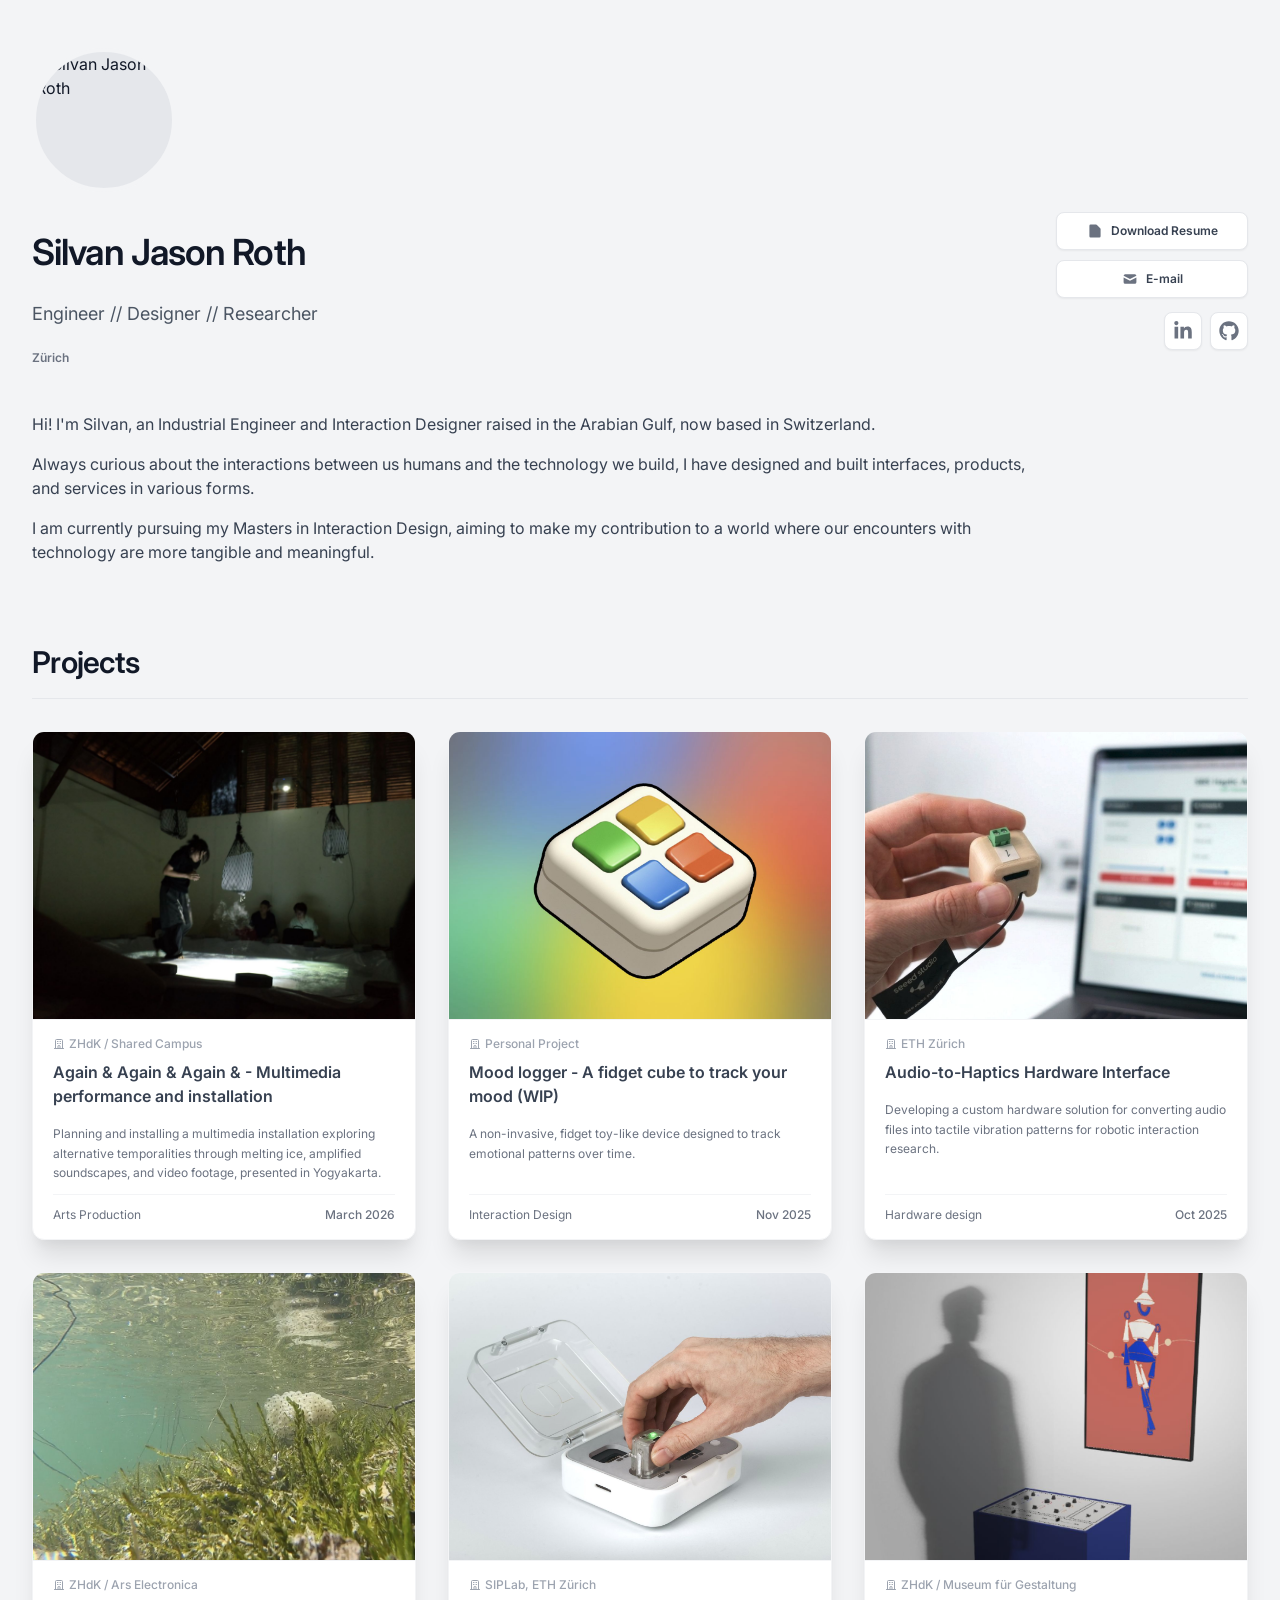
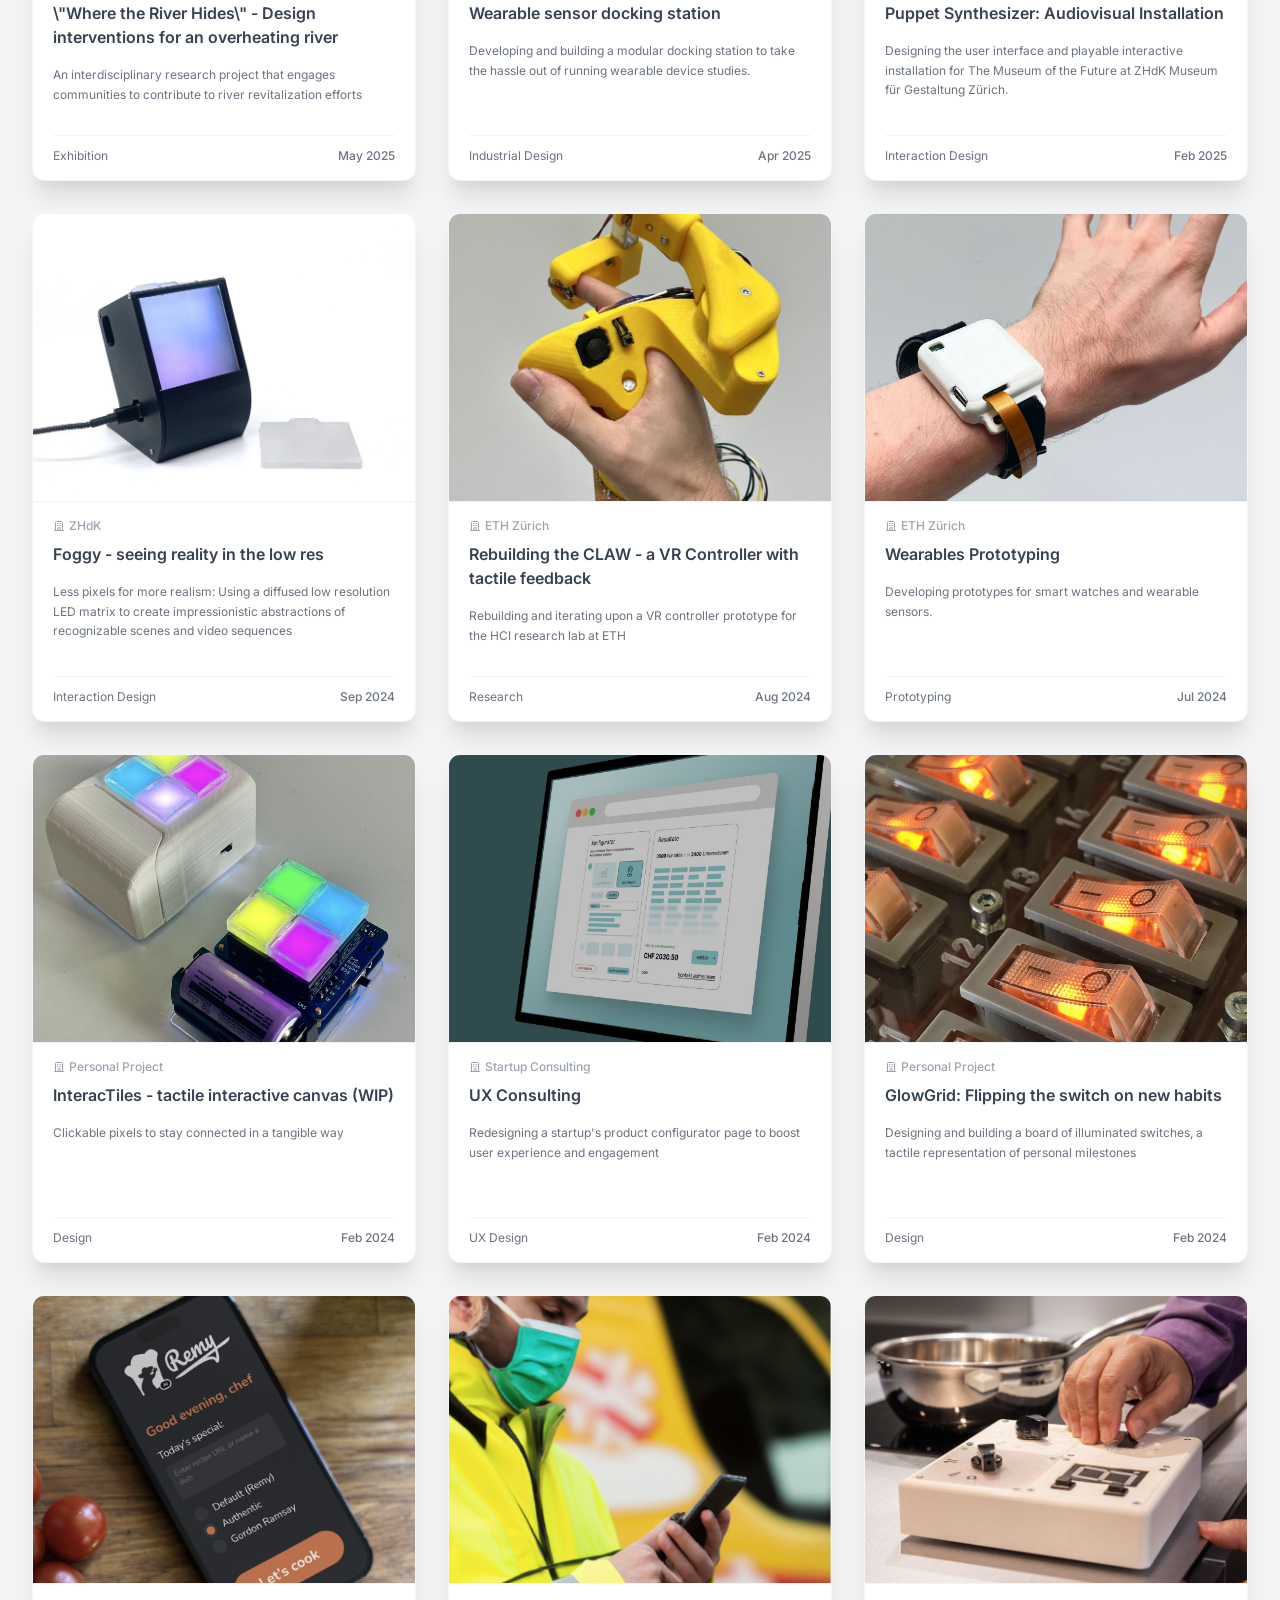
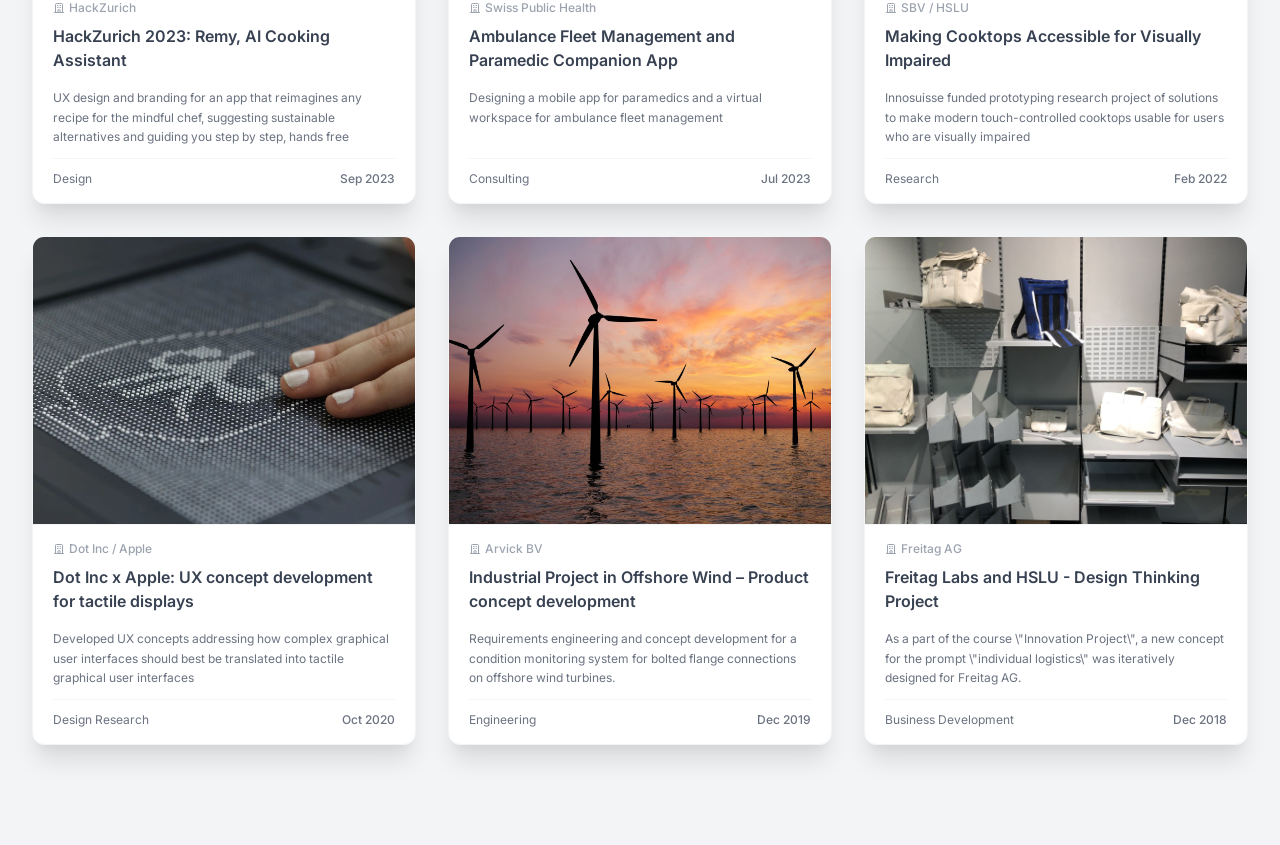
==== index.html @ bbf3771d "Initial commit" ====
<!DOCTYPE html>
<html lang="en">

<head>
    <meta charset="utf-8" />
    <meta name="viewport" content="width=device-width, initial-scale=1.0" />
    <title>Silvan Jason Roth's Portfolio</title>
    <meta name="description" content="Hi! I’m Silvan, a Dubai-raised Industrial Engineer based in Switzerland." />

    <!-- Fonts -->
    <link rel="preconnect" href="https://fonts.googleapis.com">
    <link rel="preconnect" href="https://fonts.gstatic.com" crossorigin>
    <link href="https://fonts.googleapis.com/css2?family=Inter:wght@400;500;600;700&display=swap" rel="stylesheet">

    <!-- CSS -->
    <link rel="stylesheet" href="css/style.css" />
</head>

<body class="bg-gray-100 min-h-screen font-sans">


    <main class="relative mx-auto pt-12 pb-16" style="padding-bottom: 100px;">

        <!-- Profile Header Area -->
        <div class="max-w-7xl mx-auto px-8 mb-12">
            <!-- Avatar -->
            <div>
                <div
                    class="w-36 h-36 mx-auto md:mx-0 rounded-full border-4 border-gray-100 bg-gray-200 overflow-hidden shadow-md">
                    <img src="https://chmqmeyyaiwfybqgcdoy.supabase.co/storage/v1/object/public/users/41d0c768-4b9d-4e6f-af84-fe1baca8db8e/silvan-jason-roth-avatar-Li.png"
                        alt="Silvan Jason Roth" class="w-full h-full object-cover" />
                </div>
            </div>

            <!-- Info + Actions row -->
            <div class="flex flex-col md:flex-row md:items-start gap-6 pt-4">
                <!-- Info -->
                <div class="flex-1 text-center md:text-left flex flex-col sm:min-w-0">
                    <h1 class="text-3xl sm:text-4xl font-semibold text-gray-900 tracking-tight">Silvan Jason Roth</h1>
                    <p class="text-base sm:text-lg text-gray-600 mt-1">Engineer // Designer // Researcher</p>
                    <p class="text-sm text-gray-500 mt-0.5 font-semibold">Zürich</p>

                    <div class="max-w-2xl mx-auto md:mx-0 md:max-w-full text-center md:text-left mt-6 md:mt-4">
                        <div class="text-gray-700 leading-relaxed text-sm sm:text-base text-left md:text-left">
                            <p class="mb-3">Hi! I'm Silvan, an Industrial Engineer and Interaction Designer raised in
                                the Arabian Gulf, now based
                                in Switzerland.</p>
                            <p class="mb-3">Always curious about the interactions between us humans and the
                                technology we build, I have designed and built interfaces, products, and services in
                                various forms.</p>
                            <p>I am currently pursuing my Masters in Interaction Design, aiming to make my contribution
                                to a world where our encounters with technology are more tangible and meaningful.</p>
                        </div>
                    </div>
                </div>

                <!-- Actions -->
                <div class="flex flex-col items-center md:items-end gap-2.5 md:w-48 mt-4 md:mt-1 w-full">
                    <a href="https://drive.google.com/file/d/1zIgFbJNjhuRkBilejvmQ54g5uyBGYSyp/view"
                        class="flex items-center justify-center gap-2 px-4 py-2 bg-white border border-gray-200 rounded-lg shadow-sm text-sm font-semibold text-gray-700 hover:bg-gray-50 transition-all w-48 md:w-full">
                        <svg class="w-4 h-4 text-gray-500" fill="currentColor" viewBox="0 0 20 20">
                            <path
                                d="M4.5 2A1.5 1.5 0 003 3.5v13A1.5 1.5 0 004.5 18h11a1.5 1.5 0 001.5-1.5V7.621a1.5 1.5 0 00-.44-1.06l-4.12-4.122A1.5 1.5 0 0011.378 2H4.5zm2.25 8.5a.75.75 0 000 1.5h6.5a.75.75 0 000-1.5h-6.5zm0 3a.75.75 0 000 1.5h6.5a.75.75 0 000-1.5h-6.5z">
                            </path>
                        </svg>
                        Download Resume
                    </a>

                    <a href="mailto:hello@example.com"
                        class="flex items-center justify-center gap-2 px-4 py-2 bg-white border border-gray-200 rounded-lg shadow-sm text-sm font-semibold text-gray-700 hover:bg-gray-50 transition-all w-48 md:w-full">
                        <svg class="w-4 h-4 text-gray-500" fill="currentColor" viewBox="0 0 20 20">
                            <path d="M2.003 5.884L10 9.882l7.997-3.998A2 2 0 0016 4H4a2 2 0 00-1.997 1.884z"></path>
                            <path d="M18 8.118l-8 4-8-4V14a2 2 0 002 2h12a2 2 0 002-2V8.118z"></path>
                        </svg>
                        E-mail
                    </a>

                    <div class="flex gap-2 justify-center md:justify-end w-48 md:w-full mt-1">
                        <a href="https://linkedin.com/in/rothsilvan"
                            class="p-2 px-4 bg-white border border-gray-200 rounded-lg text-gray-500 hover:text-[#0a66c2] hover:border-[#0a66c2] transition-colors shadow-sm flex items-center justify-center">
                            <svg class="w-5 h-5" fill="currentColor" viewBox="0 0 448 512">
                                <path
                                    d="M100.28 448H7.4V148.9h92.88zM53.79 108.1C24.09 108.1 0 83.5 0 53.8a53.79 53.79 0 0 1 107.58 0c0 29.7-24.1 54.3-53.79 54.3zM447.9 448h-92.68V302.4c0-34.7-.7-79.2-48.29-79.2-48.29 0-55.69 37.7-55.69 76.7V448h-92.78V148.9h89.08v40.8h1.3c12.4-23.5 42.69-48.3 87.88-48.3 94 0 111.28 61.9 111.28 142.3V448z">
                                </path>
                            </svg>
                        </a>
                        <a href="https://github.com/sullyjason"
                            class="p-2 px-4 bg-white border border-gray-200 rounded-lg text-gray-500 hover:text-gray-900 hover:border-gray-900 transition-colors shadow-sm flex items-center justify-center">
                            <svg class="w-5 h-5" fill="currentColor" viewBox="0 0 496 512">
                                <path
                                    d="M165.9 397.4c0 2-2.3 3.6-5.2 3.6-3.3.3-5.6-1.3-5.6-3.6 0-2 2.3-3.6 5.2-3.6 3-.3 5.6 1.3 5.6 3.6zm-31.1-4.5c-.7 2 1.3 4.3 4.3 4.9 2.6 1 5.6 0 6.2-2s-1.3-4.3-4.3-5.2c-2.6-.7-5.5.3-6.2 2.3zm44.2-1.7c-2.9.7-4.9 2.6-4.6 4.9.3 2 2.9 3.3 5.9 2.6 2.9-.7 4.9-2.6 4.6-4.6-.3-1.9-3-3.2-5.9-2.9zM244.8 8C106.1 8 0 113.3 0 252c0 110.9 69.8 205.8 169.5 239.2 12.8 2.3 17.3-5.6 17.3-12.1 0-6.2-.3-40.4-.3-61.4 0 0-70 15-84.7-29.8 0 0-11.4-29.1-27.8-36.6 0 0-22.9-15.7 1.6-15.4 0 0 24.9 2 38.6 25.8 21.9 38.6 58.6 27.5 72.9 20.9 2.3-16 8.8-27.1 16-33.7-55.9-6.2-112.3-14.3-112.3-110.5 0-27.5 7.6-41.3 23.6-58.9-2.6-6.5-11.1-33.3 2.6-67.9 20.9-6.5 69 27 69 27 20-5.6 41.5-8.5 62.8-8.5s42.8 2.9 62.8 8.5c0 0 48.1-33.6 69-27 13.7 34.7 5.2 61.4 2.6 67.9 16 17.7 25.8 31.5 25.8 58.9 0 96.5-58.9 104.2-114.8 110.5 9.2 7.9 17 22.9 17 46.4 0 33.7-.3 75.4-.3 83.6 0 6.5 4.6 14.4 17.3 12.1C428.2 457.8 496 362.9 496 252 496 113.3 383.5 8 244.8 8zM97.2 352.9c-1.3 1-1 3.3.7 5.2 1.6 1.6 3.9 2.3 5.2 1 1.3-1 1-3.3-.7-5.2-1.6-1.6-3.9-2.3-5.2-1zm-10.8-8.1c-.7 1.3.3 2.9 2.3 3.9 1.6 1 3.6.7 4.3-.7.7-1.3-.3-2.9-2.3-3.9-2-.6-3.6-.3-4.3.7zm32.4 35.6c-1.6 1.3-1 4.3 1.3 6.2 2.3 2.3 5.2 2.6 6.5 1 1.3-1.3.7-4.3-1.3-6.2-2.2-2.3-5.2-2.6-6.5-1zm-11.4-14.7c-1.6 1-1.6 3.6 0 5.9 1.6 2.3 4.3 3.3 5.6 2.3 1.6-1.3 1.6-3.9 0-6.2-1.4-2.3-4-3.3-5.6-2z">
                                </path>
                            </svg>
                        </a>
                    </div>
                </div>
            </div>
        </div>

        <!-- Portfolio Section -->
        <div class="max-w-7xl mx-auto px-8 mt-16">
            <div class="border-b border-gray-200 pb-2 mb-8">
                <h2 class="text-3xl font-semibold text-gray-900 tracking-tight" style="margin-bottom: 10px;">
                    Projects</h2>
            </div>

            <div class="grid grid-cols-1 md:grid-cols-2 lg:grid-cols-3 gap-8" id="portfolio-grid">
                <!-- Portfolio items will be dynamically inserted here via JS for cleaner code -->
            </div>
        </div>
    </main>

    <!-- Lightbox Overlay -->
    <div id="lightbox"
        class="fixed inset-0 z-50 bg-black/95 opacity-0 pointer-events-none transition-opacity duration-300 flex items-center justify-center p-4">
        <!-- Close Button -->
        <button id="lightbox-close"
            class="absolute top-6 right-6 text-white/70 hover:text-white bg-white/10 hover:bg-white/20 rounded-full p-2 backdrop-blur transition-all">
            <svg class="w-6 h-6" fill="none" stroke="currentColor" viewBox="0 0 24 24">
                <path stroke-linecap="round" stroke-linejoin="round" stroke-width="2" d="M6 18L18 6M6 6l12 12"></path>
            </svg>
        </button>

        <!-- Image Container for Zoom (Panzoom target) -->
        <div class="relative w-full h-full flex items-center justify-center overflow-hidden"
            id="lightbox-zoom-container">
            <img id="lightbox-img" src="" alt="Zoomable Image"
                class="max-w-full max-h-full object-contain shadow-2xl transition-transform duration-200" />
        </div>

        <!-- Zoom Controls -->
        <div
            class="absolute bottom-8 left-1/2 -translate-x-1/2 flex items-center gap-4 bg-white/10 backdrop-blur border border-white/20 rounded-full px-4 py-2 opacity-0 group-hover:opacity-100 transition-opacity duration-300 pointer-events-none group-[.is-active]:pointer-events-auto">
            <button id="zoom-out" class="text-white hover:text-gray-300 transition-colors">
                <svg class="w-6 h-6" fill="none" stroke="currentColor" viewBox="0 0 24 24">
                    <path stroke-linecap="round" stroke-linejoin="round" stroke-width="2"
                        d="M21 21l-6-6m2-5a7 7 0 11-14 0 7 7 0 0114 0zM13 10H7"></path>
                </svg>
            </button>
            <span class="text-white/50 text-sm font-medium">Scroll or Pinch to Zoom</span>
            <button id="zoom-in" class="text-white hover:text-gray-300 transition-colors">
                <svg class="w-6 h-6" fill="none" stroke="currentColor" viewBox="0 0 24 24">
                    <path stroke-linecap="round" stroke-linejoin="round" stroke-width="2"
                        d="M21 21l-6-6m2-5a7 7 0 11-14 0 7 7 0 0114 0zM10 7v3m0 0v3m0-3h3m-3 0H7"></path>
                </svg>
            </button>
        </div>
    </div>

    <!-- Scripts -->
    <script src="js/data.js"></script>
    <script src="js/main.js"></script>
</body>

</html>
---- css/style.css ----
/* Tailwind-like base reset and variables block */

:root {
    --color-gray-50: #f9fafb;
    --color-gray-100: #f3f4f6;
    --color-gray-200: #e5e7eb;
    --color-gray-300: #d1d5db;
    --color-gray-400: #9ca3af;
    --color-gray-500: #6b7280;
    --color-gray-600: #4b5563;
    --color-gray-700: #374151;
    --color-gray-800: #1f2937;
    --color-gray-900: #111827;

    --color-indigo-500: #6366f1;
    --color-indigo-600: #4f46e5;

    --color-white: #ffffff;
    --color-black: #000000;
}

*,
::before,
::after {
    box-sizing: border-box;
    border-width: 0;
    border-style: solid;
    border-color: currentColor;
}

html {
    line-height: 1.5;
    -webkit-text-size-adjust: 100%;
    font-family: 'Inter', ui-sans-serif, system-ui, -apple-system, BlinkMacSystemFont, "Segoe UI", Roboto, "Helvetica Neue", Arial, sans-serif;
}

body {
    margin: 0;
    background-color: var(--color-gray-50);
    color: var(--color-gray-900);
    -webkit-font-smoothing: antialiased;
}

img {
    display: block;
    max-width: 100%;
}

a {
    text-decoration: none;
    color: inherit;
}

button {
    cursor: pointer;
    font-family: inherit;
}

/* Typography & Core Utilities parsed from Tailwind classes used in HTML */

.bg-gray-100 {
    background-color: var(--color-gray-100);
}

.bg-gray-200 {
    background-color: var(--color-gray-200);
}

.bg-gray-50 {
    background-color: var(--color-gray-50);
}

.bg-white {
    background-color: var(--color-white);
}

.bg-indigo-500 {
    background-color: var(--color-indigo-500);
}

.bg-black\/95 {
    background-color: rgba(0, 0, 0, 0.95);
}

.bg-black\/10 {
    background-color: rgba(0, 0, 0, 0.1);
}

.bg-black\/0 {
    background-color: rgba(0, 0, 0, 0);
}

.bg-white\/70 {
    background-color: rgba(255, 255, 255, 0.7);
}

.bg-white\/90 {
    background-color: rgba(255, 255, 255, 0.9);
}

.bg-white\/10 {
    background-color: rgba(255, 255, 255, 0.1);
}

.bg-white\/20 {
    background-color: rgba(255, 255, 255, 0.2);
}

.text-gray-400 {
    color: var(--color-gray-400);
}

.text-gray-500 {
    color: var(--color-gray-500);
}

.text-gray-600 {
    color: var(--color-gray-600);
}

.text-gray-700 {
    color: var(--color-gray-700);
}

.text-gray-800 {
    color: var(--color-gray-800);
}

.text-gray-900 {
    color: var(--color-gray-900);
}

.text-white {
    color: var(--color-white);
}

.text-white\/50 {
    color: rgba(255, 255, 255, 0.5);
}

.text-white\/70 {
    color: rgba(255, 255, 255, 0.7);
}

.hover\:text-gray-900:hover {
    color: var(--color-gray-900);
}

.hover\:text-gray-300:hover {
    color: var(--color-gray-300);
}

.hover\:text-\[\#0a66c2\]:hover {
    color: #0a66c2;
}

.hover\:text-white:hover {
    color: var(--color-white);
}

.hover\:bg-gray-50:hover {
    background-color: var(--color-gray-50);
}

.hover\:bg-indigo-600:hover {
    background-color: var(--color-indigo-600);
}

.hover\:bg-white\/20:hover {
    background-color: rgba(255, 255, 255, 0.2);
}

.group:hover .group-hover\:bg-black\/10 {
    background-color: rgba(0, 0, 0, 0.1);
}

.border-gray-100 {
    border-color: var(--color-gray-100);
}

.border-gray-200 {
    border-color: var(--color-gray-200);
}

.border-white\/20 {
    border-color: rgba(255, 255, 255, 0.2);
}

.hover\:border-gray-900:hover {
    border-color: var(--color-gray-900);
}

.hover\:border-\[\#0a66c2\]:hover {
    border-color: #0a66c2;
}


/* Sizing & Layout */
.w-full {
    width: 100%;
}

.h-full {
    height: 100%;
}

.min-h-screen {
    min-height: 100vh;
}

.max-w-7xl {
    max-width: 80rem;
}

.max-w-2xl {
    max-width: 42rem;
}

.w-10 {
    width: 2.5rem;
}

.h-10 {
    height: 2.5rem;
}

.w-32 {
    width: 8rem;
}

.h-32 {
    height: 8rem;
}

.w-36 {
    width: 9rem;
}

.w-48 {
    width: 12rem;
}

.w-4 {
    width: 1rem;
}

.h-4 {
    height: 1rem;
}

.w-5 {
    width: 1.25rem;
}

.h-5 {
    height: 1.25rem;
}

.w-6 {
    width: 1.5rem;
}

.h-6 {
    height: 1.5rem;
}

.h-16 {
    height: 4rem;
}

.h-60 {
    height: 15rem;
}

.h-\[120px\] {
    height: 120px;
}

.max-w-full {
    max-width: 100%;
}

.max-h-full {
    max-height: 100%;
}

.mx-auto {
    margin-left: auto;
    margin-right: auto;
}

.mb-1 {
    margin-bottom: 0.25rem;
}

.mb-2 {
    margin-bottom: 0.5rem;
}

.mb-4 {
    margin-bottom: 1rem;
}

.mb-6 {
    margin-bottom: 1.5rem;
}

.mb-8 {
    margin-bottom: 2rem;
}

.mb-12 {
    margin-bottom: 3rem;
}

.mt-1 {
    margin-top: 0.25rem;
}

.mt-2 {
    margin-top: 0.5rem;
}

.mt-4 {
    margin-top: 1rem;
}

.mt-16 {
    margin-top: 4rem;
}

.pt-3 {
    padding-top: 0.75rem;
}

.pt-6 {
    padding-top: 1.5rem;
}

.pt-8 {
    padding-top: 2rem;
}

.pt-12 {
    padding-top: 3rem;
}

.pt-16 {
    padding-top: 4rem;
}

.pt-20 {
    padding-top: 5rem;
}

.pb-2 {
    padding-bottom: 0.5rem;
}

.pb-4 {
    padding-bottom: 1rem;
}

.pb-16 {
    padding-bottom: 4rem;
}

.px-2 {
    padding-left: 0.5rem;
    padding-right: 0.5rem;
}

.px-4 {
    padding-left: 1rem;
    padding-right: 1rem;
}

.px-8 {
    padding-left: 2rem;
    padding-right: 2rem;
}

.px-5 {
    padding-left: 1.25rem;
    padding-right: 1.25rem;
}

.py-2 {
    padding-top: 0.5rem;
    padding-bottom: 0.5rem;
}

.py-4 {
    padding-top: 1rem;
    padding-bottom: 1rem;
}

.p-2 {
    padding: 0.5rem;
}

.p-4 {
    padding: 1rem;
}

/* Flexbox & Grid */
.flex {
    display: flex;
}

.grid {
    display: grid;
}

.flex-col {
    flex-direction: column;
}

.flex-wrap {
    flex-wrap: wrap;
}

.items-center {
    align-items: center;
}

.justify-center {
    justify-content: center;
}

.justify-between {
    justify-content: space-between;
}

.justify-end {
    justify-content: flex-end;
}

.gap-2 {
    gap: 0.5rem;
}

.gap-3 {
    gap: 0.75rem;
}

.gap-4 {
    gap: 1rem;
}

.gap-8 {
    gap: 2rem;
}

.flex-1 {
    flex: 1 1 0%;
}

.flex-shrink-0 {
    flex-shrink: 0;
}

.grid-cols-1 {
    grid-template-columns: repeat(1, minmax(0, 1fr));
}

/* Typography specifics */
.text-xs {
    font-size: 0.75rem;
    line-height: 1rem;
}

.text-sm {
    font-size: 0.75rem;
    line-height: 1.25rem;
}

.text-base {
    font-size: 1rem;
    line-height: 1.5rem;
}

.text-lg {
    font-size: 1.125rem;
    line-height: 1.75rem;
}

.text-xl {
    font-size: 1.25rem;
    line-height: 1.75rem;
}

.text-3xl {
    font-size: 1.875rem;
    line-height: 2.25rem;
}

.text-4xl {
    font-size: 2.25rem;
    line-height: 2.5rem;
}

.font-medium {
    font-weight: 500;
}

.font-semibold {
    font-weight: 600;
}

.font-bold {
    font-weight: 700;
}

.tracking-tight {
    letter-spacing: -0.025em;
}

.tracking-wide {
    letter-spacing: 0.025em;
}

.tracking-widest {
    letter-spacing: 0.1em;
}

.uppercase {
    text-transform: uppercase;
}

.text-center {
    text-align: center;
}

.whitespace-pre-wrap {
    white-space: pre-wrap;
}

.leading-relaxed {
    line-height: 1.625;
}

/* Truncation (Line clamp) */
.line-clamp-2 {
    display: -webkit-box;
    -webkit-line-clamp: 2;
    line-clamp: 2;
    -webkit-box-orient: vertical;
    overflow: hidden;
}

.line-clamp-3 {
    display: -webkit-box;
    -webkit-line-clamp: 3;
    line-clamp: 3;
    -webkit-box-orient: vertical;
    overflow: hidden;
}

/* Borders and Effects */
.border {
    border-width: 1px;
}

.border-t {
    border-top-width: 1px;
}

.border-b {
    border-bottom-width: 1px;
}

.border-4 {
    border-width: 4px;
}

.rounded-md {
    border-radius: 0.375rem;
}

.rounded-xl {
    border-radius: 0.75rem;
}

.rounded-full {
    border-radius: 9999px;
}

.shadow-sm {
    box-shadow: 0 1px 2px 0 rgba(0, 0, 0, 0.05);
}

.shadow-lg {
    box-shadow: 0 10px 15px -3px rgba(0, 0, 0, 0.1), 0 4px 6px -2px rgba(0, 0, 0, 0.05);
}

.shadow-2xl {
    box-shadow: 0 25px 50px -12px rgba(0, 0, 0, 0.25);
}

.object-cover {
    object-fit: cover;
}

.object-contain {
    object-fit: contain;
}

.overflow-hidden {
    overflow: hidden;
}

.opacity-0 {
    opacity: 0;
}

.opacity-100 {
    opacity: 1;
}

.pointer-events-none {
    pointer-events: none;
}

/* Positioning */
.relative {
    position: relative;
}

.absolute {
    position: absolute;
}

.fixed {
    position: fixed;
}

.inset-0 {
    top: 0;
    right: 0;
    bottom: 0;
    left: 0;
}

.top-6 {
    top: 1.5rem;
}

.right-6 {
    right: 1.5rem;
}

.bottom-8 {
    bottom: 2rem;
}

.left-1\/2 {
    left: 50%;
}

.z-40 {
    z-index: 40;
}

.z-50 {
    z-index: 50;
}

.-translate-x-1\/2 {
    transform: translateX(-50%);
}

/* Transitions & Animations */
.transition-all {
    transition-property: all;
    transition-timing-function: cubic-bezier(0.4, 0, 0.2, 1);
    transition-duration: 150ms;
}

.transition-colors {
    transition-property: background-color, border-color, color, fill, stroke;
    transition-timing-function: cubic-bezier(0.4, 0, 0.2, 1);
    transition-duration: 150ms;
}

.transition-transform {
    transition-property: transform;
    transition-timing-function: cubic-bezier(0.4, 0, 0.2, 1);
    transition-duration: 150ms;
}

.transition-opacity {
    transition-property: opacity;
    transition-timing-function: cubic-bezier(0.4, 0, 0.2, 1);
    transition-duration: 150ms;
}

.duration-200 {
    transition-duration: 200ms;
}

.duration-300 {
    transition-duration: 300ms;
}

.duration-700 {
    transition-duration: 700ms;
}

.ease-out {
    transition-timing-function: cubic-bezier(0, 0, 0.2, 1);
}

/* Custom utility combinations */
.backdrop-blur {
    backdrop-filter: blur(12px);
    -webkit-backdrop-filter: blur(12px);
}

/* Hover scale effect logic */
.hover\:scale-\[1\.01\]:hover {
    transform: scale(1.01);
}

.group:hover .group-hover\:scale-105 {
    transform: scale(1.05);
}

/* Transform utils */
.transform {
    transform: translate(var(--tw-translate-x), var(--tw-translate-y)) rotate(var(--tw-rotate)) skewX(var(--tw-skew-x)) skewY(var(--tw-skew-y)) scaleX(var(--tw-scale-x)) scaleY(var(--tw-scale-y));
}

.group:hover .group-hover\:translate-y-0 {
    transform: translateY(0);
}

.translate-y-4 {
    transform: translateY(1rem);
}


/* Profile Banner */
.profile-banner {
    background: linear-gradient(135deg, #1e3a5f 0%, #4a2c6e 40%, #c2185b 100%);
}

/* Negative margin for avatar overlap */
.-mt-16 {
    margin-top: -4rem;
}

.mt-0\.5 {
    margin-top: 0.125rem;
}

.gap-6 {
    gap: 1.5rem;
}

.gap-2\.5 {
    gap: 0.625rem;
}

.pt-4 {
    padding-top: 1rem;
}

.h-36 {
    height: 9rem;
}

.w-28 {
    width: 7rem;
}

.h-28 {
    height: 7rem;
}

.border-2 {
    border-width: 2px;
}

.rounded-lg {
    border-radius: 0.5rem;
}

.border-white {
    border-color: white;
}

/* Responsive Breakpoints */
@media (min-width: 640px) {
    .sm\:w-44 {
        width: 11rem;
    }

    .sm\:h-44 {
        height: 11rem;
    }

    .sm\:h-72 {
        height: 18rem;
    }

    .sm\:px-6 {
        padding-left: 1.5rem;
        padding-right: 1.5rem;
    }

    .sm\:min-w-0 {
        min-width: 0;
    }

    .sm\:pb-1 {
        padding-bottom: 0.25rem;
    }

    .sm\:space-y-0\.5> :not([hidden])~ :not([hidden]) {
        --tw-space-y-reverse: 0;
        margin-top: calc(0.125rem * calc(1 - var(--tw-space-y-reverse)));
        margin-bottom: calc(0.125rem * var(--tw-space-y-reverse));
    }

    .sm\:w-36 {
        width: 9rem;
    }

    .sm\:h-36 {
        height: 9rem;
    }

    .sm\:-mt-20 {
        margin-top: -5rem;
    }

    .sm\:h-44 {
        height: 11rem;
    }

    .sm\:text-4xl {
        font-size: 2.25rem;
        line-height: 2.5rem;
    }

    .sm\:text-lg {
        font-size: 1.125rem;
        line-height: 1.75rem;
    }

    .sm\:text-base {
        font-size: 1rem;
        line-height: 1.5rem;
    }

    .sm\:w-auto {
        width: auto;
    }
}

@media (min-width: 768px) {
    .md\:flex {
        display: flex;
    }

    .md\:flex-row {
        flex-direction: row;
    }

    .md\:hidden {
        display: none;
    }

    .md\:grid-cols-2 {
        grid-template-columns: repeat(2, minmax(0, 1fr));
    }

    .md\:items-start {
        align-items: flex-start;
    }

    .md\:items-end {
        align-items: flex-end;
    }

    .md\:justify-end {
        justify-content: flex-end;
    }

    .md\:text-left {
        text-align: left;
    }

    .md\:text-right {
        text-align: right;
    }

    .md\:mx-0 {
        margin-left: 0;
        margin-right: 0;
    }

    .md\:max-w-full {
        max-width: 100%;
    }

    .md\:mt-4 {
        margin-top: 1rem;
    }

    .md\:mt-1 {
        margin-top: 0.25rem;
    }

    .md\:w-48 {
        width: 12rem;
    }

    .md\:w-full {
        width: 100%;
    }
}


@media (min-width: 1024px) {
    .lg\:flex {
        display: flex;
    }

    .lg\:flex-row {
        flex-direction: row;
    }

    .lg\:flex-col {
        flex-direction: column;
    }

    .lg\:items-start {
        align-items: flex-start;
    }

    .lg\:justify-end {
        justify-content: flex-end;
    }

    .lg\:justify-between {
        justify-content: space-between;
    }

    .lg\:text-left {
        text-align: left;
    }

    .lg\:mx-0 {
        margin-left: 0;
        margin-right: 0;
    }

    .lg\:ml-6 {
        margin-left: 1.5rem;
    }

    .lg\:px-8 {
        padding-left: 2rem;
        padding-right: 2rem;
    }

    .lg\:grid-cols-3 {
        grid-template-columns: repeat(3, minmax(0, 1fr));
    }

    .lg\:w-48 {
        width: 12rem;
    }

    .lg\:w-auto {
        width: auto;
    }

    .lg\:mt-0 {
        margin-top: 0;
    }

    .lg\:mt-24 {
        margin-top: 6rem;
    }

    .lg\:mb-2 {
        margin-bottom: 0.5rem;
    }

    .lg\:pt-0 {
        padding-top: 0;
    }

    .lg\:pb-0 {
        padding-bottom: 0;
    }

    .lg\:max-w-full {
        max-width: 100%;
    }

    .lg\:border-t-0 {
        border-top-width: 0px;
    }

    .lg\:border-b-0 {
        border-bottom-width: 0px;
    }

    .lg\:inline-block {
        display: inline-block;
    }

    .lg\:block {
        display: block;
    }
}

/* ===================== */
/* Project Detail Styles */
/* ===================== */

.font-sans {
    font-family: 'Inter', ui-sans-serif, system-ui, -apple-system, BlinkMacSystemFont, "Segoe UI", Roboto, "Helvetica Neue", Arial, sans-serif;
}

.antialiased {
    -webkit-font-smoothing: antialiased;
    -moz-osx-font-smoothing: grayscale;
}

.sticky {
    position: sticky;
}

.top-0 {
    top: 0;
}

.leading-tight {
    line-height: 1.25;
}

.leading-loose {
    line-height: 2;
}

.space-y-6>*+* {
    margin-top: 1.5rem;
}

.my-8 {
    margin-top: 2rem;
    margin-bottom: 2rem;
}

.mb-3 {
    margin-bottom: 0.75rem;
}

.mb-10 {
    margin-bottom: 2.5rem;
}

.mb-20 {
    margin-bottom: 5rem;
}

.py-6 {
    padding-top: 1.5rem;
    padding-bottom: 1.5rem;
}

.mt-8 {
    margin-top: 2rem;
}

.max-w-3xl {
    max-width: 48rem;
}

.gap-3 {
    gap: 0.75rem;
}

.px-3 {
    padding-left: 0.75rem;
    padding-right: 0.75rem;
}

.py-1 {
    padding-top: 0.25rem;
    padding-bottom: 0.25rem;
}

.bg-indigo-50 {
    background-color: #eef2ff;
}

.border-indigo-200 {
    border-color: #c7d2fe;
}

.text-indigo-600 {
    color: #4f46e5;
}

.text-indigo-700 {
    color: #4338ca;
}

.hover\:bg-indigo-100:hover {
    background-color: #e0e7ff;
}

.hover\:opacity-90:hover {
    opacity: 0.9;
}

/* Transition for opacity */
.transition-opacity {
    transition-property: opacity;
    transition-timing-function: cubic-bezier(0.4, 0, 0.2, 1);
    transition-duration: 150ms;
}

/* Project story rich text styling */
.project-story h2 {
    font-size: 1.5rem;
    font-weight: 700;
    color: var(--color-gray-900);
    margin-top: 2.5rem;
    margin-bottom: 1rem;
    line-height: 1.3;
}

.project-story h3 {
    font-size: 1.25rem;
    font-weight: 600;
    color: var(--color-gray-900);
    margin-top: 2rem;
    margin-bottom: 0.75rem;
    line-height: 1.4;
}

.project-story p {
    margin-bottom: 1.25rem;
    line-height: 1.8;
    color: var(--color-gray-700);
}

.project-story img {
    width: 100%;
    border-radius: 0.75rem;
    box-shadow: 0 1px 2px 0 rgba(0, 0, 0, 0.05);
    margin-top: 1.5rem;
    margin-bottom: 1.5rem;
    cursor: pointer;
    transition: opacity 0.2s ease;
}

.project-story img:hover {
    opacity: 0.92;
}

.project-story hr {
    border: none;
    border-top: 1px solid var(--color-gray-200);
    margin: 1.5rem 0;
}

[data-youtube-video] {
    position: relative;
    padding-bottom: 56.25%;
    /* 16:9 aspect ratio */
    height: 0;
    overflow: hidden;
    max-width: 100%;
    background: var(--color-gray-900);
    margin: 3rem 0;
    border-radius: 1rem;
    box-shadow: 0 10px 15px -3px rgba(0, 0, 0, 0.1), 0 4px 6px -2px rgba(0, 0, 0, 0.05);
}

[data-youtube-video] iframe {
    position: absolute;
    top: 0;
    left: 0;
    width: 100%;
    height: 100%;
    border: 0;
}

.project-story em {
    font-style: italic;
}

.project-story strong {
    font-weight: 600;
    color: var(--color-gray-900);
}

/* Skeleton loading pulse animation */
@keyframes pulse {

    0%,
    100% {
        opacity: 1;
    }

    50% {
        opacity: 0.5;
    }
}

.animate-pulse {
    animation: pulse 2s cubic-bezier(0.4, 0, 0.6, 1) infinite;
}

/* Inline flex for skills chips */
.inline-flex {
    display: inline-flex;
}

/* Added for Company Names & Showspace Tile Layout */
.w-3 {
    width: 0.75rem;
}

.h-3 {
    height: 0.75rem;
}

.mr-1 {
    margin-right: 0.25rem;
}

.mt-1 {
    margin-top: 0.25rem;
}

.mb-3 {
    margin-bottom: 0.75rem;
}

.h-\[130px\] {
    height: 130px;
}

.shadow-xl {
    box-shadow: 0 20px 25px -5px rgba(0, 0, 0, 0.1), 0 10px 10px -5px rgba(0, 0, 0, 0.04);
}

/* --- CODE BLOCKS --- */
pre[class*="language-"] {
    margin: 0 !important;
    padding: 1.5rem !important;
    background: #1e1e1e !important;
    font-size: 0.9rem !important;
    line-height: 1.6 !important;
}

code[class*="language-"] {
    font-family: 'JetBrains Mono', 'Fira Code', 'Courier New', monospace !important;
    text-shadow: none !important;
}

/* Inline code */
:not(pre)>code[class*="language-"] {
    padding: 0.2rem 0.4rem !important;
    border-radius: 0.3rem !important;
    background: #f3f4f6 !important;
    color: #ef4444 !important;
    border: 1px solid #e5e7eb !important;
    font-size: 0.85em !important;
}

/* Project Story Links */
.project-story a {
    color: #2563eb;
    transition: all 0.2s ease;
}

.project-story a:hover {
    color: #1d4ed8;
    text-decoration-color: #1e40af;
}

/* Image Zoom Indicator */
.cursor-zoom-in {
    cursor: zoom-in;
}

/* Smooth Horizontal Divider */
hr {
    border: 0;
    height: 1px;
    background-image: linear-gradient(to right, rgba(0, 0, 0, 0), rgba(0, 0, 0, 0.1), rgba(0, 0, 0, 0));
}
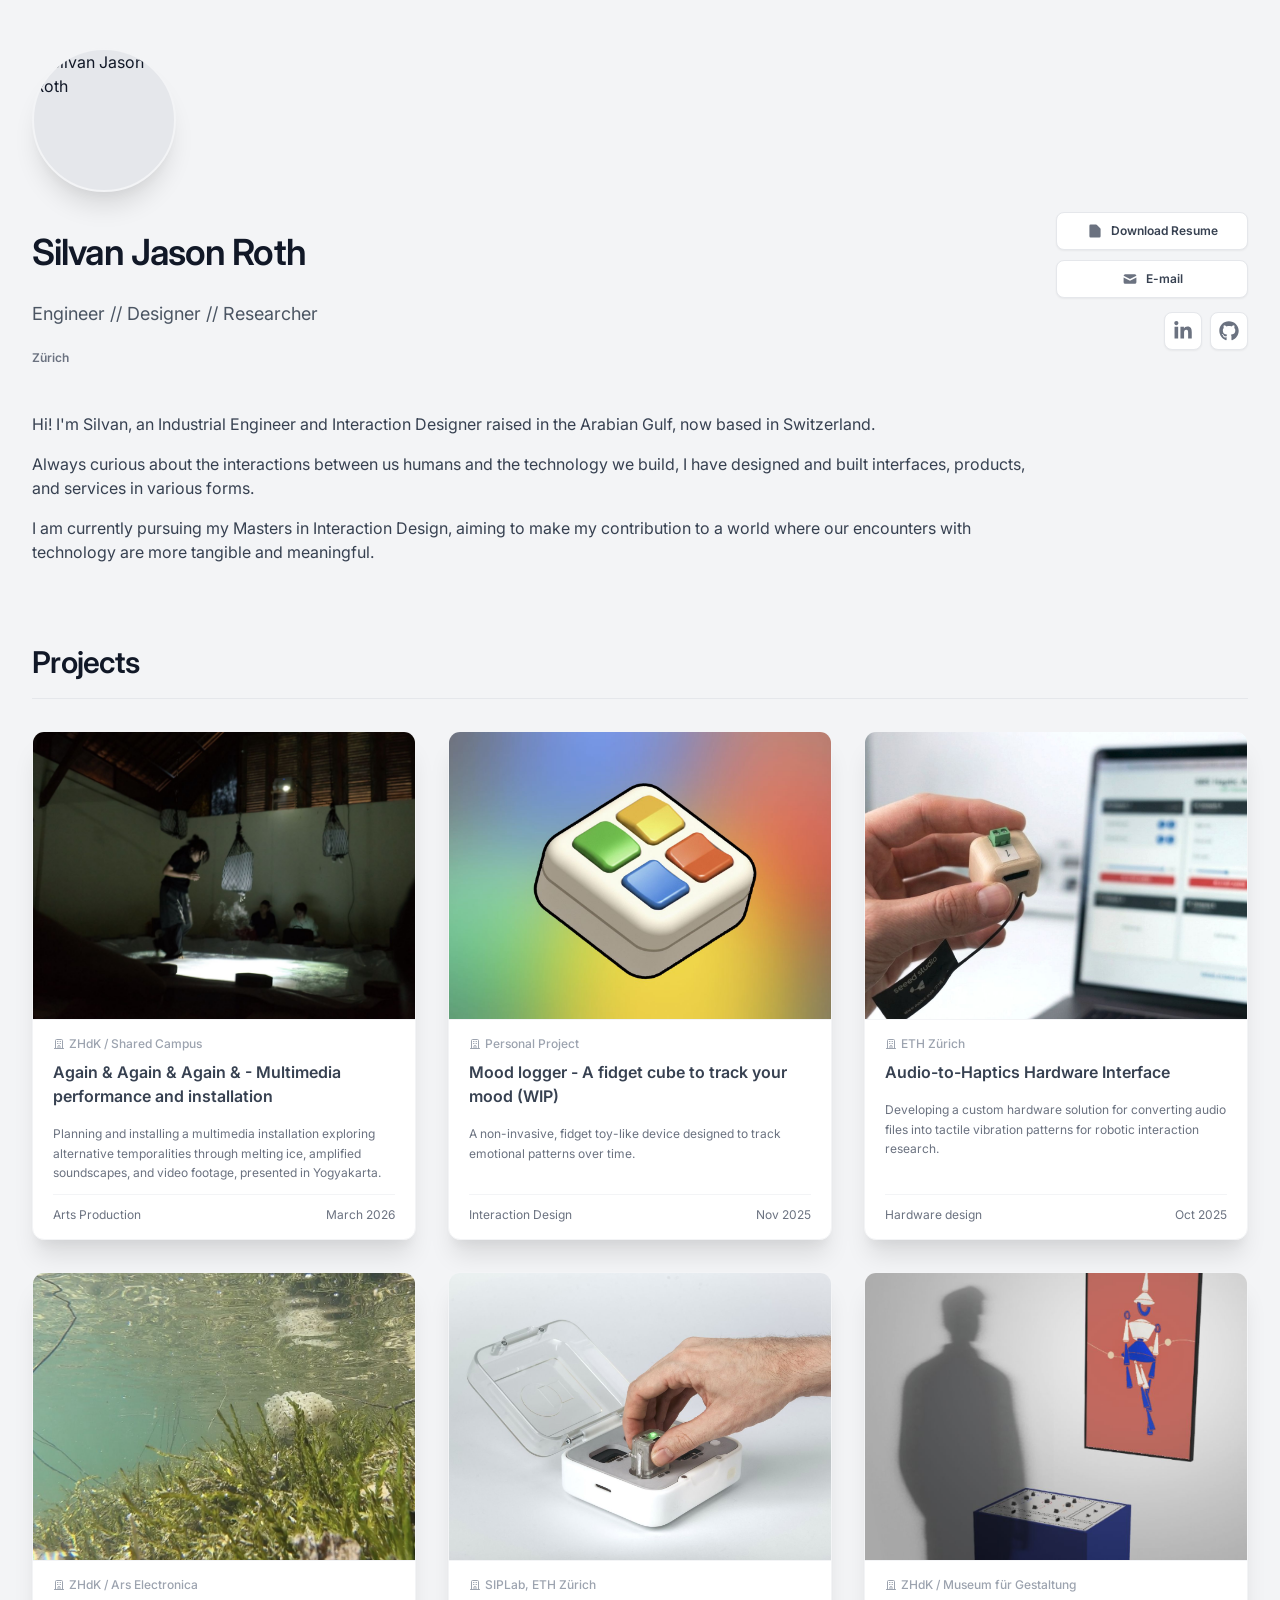
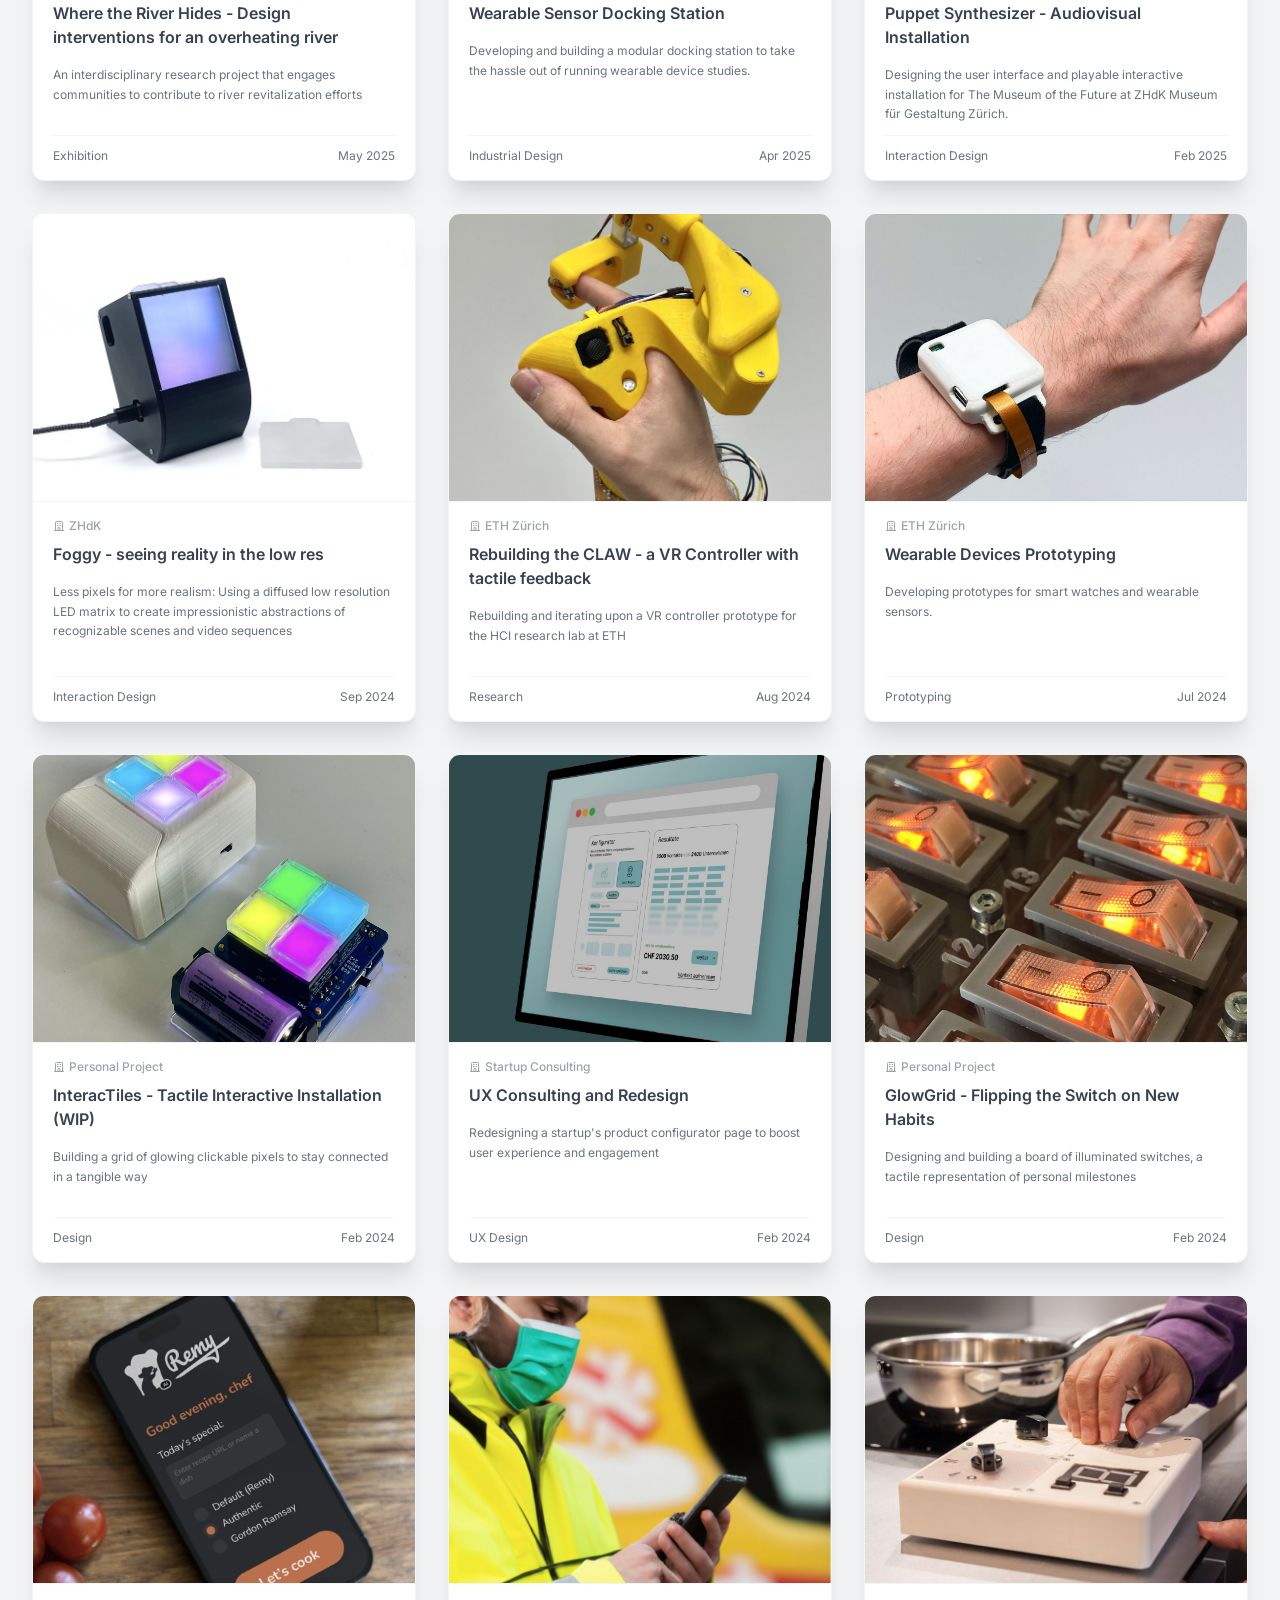
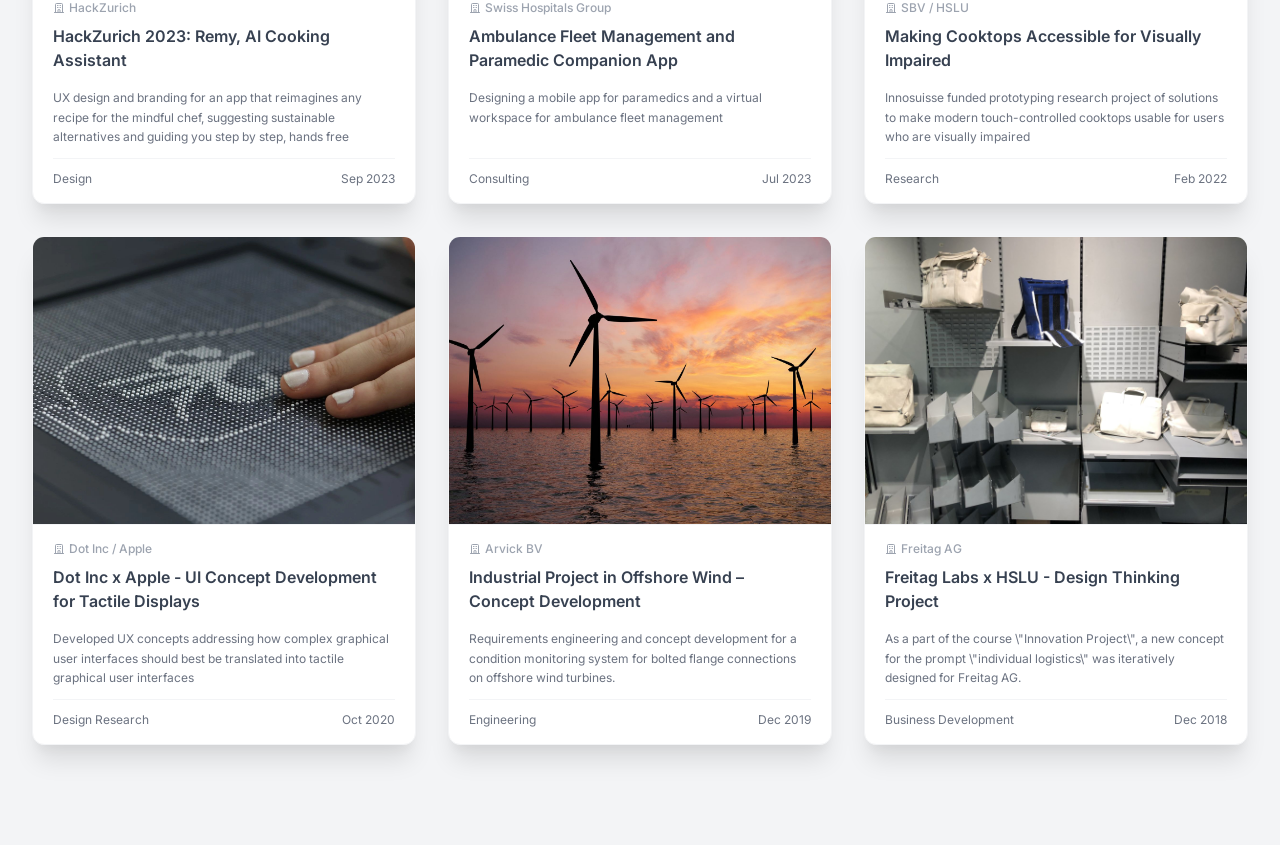
==== commit 50a9aa7a: "aesthetic fixes" ====
--- a/index.html
+++ b/index.html
@@ -5,8 +5,27 @@
     <meta charset="utf-8" />
     <meta name="viewport" content="width=device-width, initial-scale=1.0" />
     <title>Silvan Jason Roth's Portfolio</title>
-    <meta name="description" content="Hi! I’m Silvan, a Dubai-raised Industrial Engineer based in Switzerland." />
+    <meta name="description" content="Maker, Designer, Researcher" />
+    <meta name="author" content="Silvan Jason Roth" />
+    <meta name="keywords"
+        content="industrial design, interaction design, prototyping, HCI, PCB design, UX, product design, engineering" />
 
+    <!-- Favicon -->
+    <link rel="icon" href="favicon.png" />
+    <link rel="apple-touch-icon" href="apple-touch-icon.png" />
+
+    <!-- Open Graph -->
+    <meta property="og:title" content="Silvan Jason Roth's Portfolio" />
+    <meta property="og:description" content="Maker, Designer, Researcher." />
+    <meta property="og:image" content="https://silvanjason.work/apple-touch-icon.png" />
+    <meta property="og:url" content="https://silvanjason.work" />
+    <meta property="og:type" content="website" />
+
+    <!-- Twitter Card -->
+    <meta name="twitter:card" content="summary_large_image" />
+    <meta name="twitter:title" content="Silvan Jason Roth's Portfolio" />
+    <meta name="twitter:description" content="Maker, Designer, Researcher." />
+    <meta name="twitter:image" content="https://silvanjason.work/apple-touch-icon.png" />
     <!-- Fonts -->
     <link rel="preconnect" href="https://fonts.googleapis.com">
     <link rel="preconnect" href="https://fonts.gstatic.com" crossorigin>
@@ -26,7 +45,7 @@
             <!-- Avatar -->
             <div>
                 <div
-                    class="w-36 h-36 mx-auto md:mx-0 rounded-full border-4 border-gray-100 bg-gray-200 overflow-hidden shadow-md">
+                    class="w-36 h-36 mx-auto md:mx-0 rounded-full border-2 border-gray-100 bg-gray-200 overflow-hidden shadow-xl">
                     <img src="https://chmqmeyyaiwfybqgcdoy.supabase.co/storage/v1/object/public/users/41d0c768-4b9d-4e6f-af84-fe1baca8db8e/silvan-jason-roth-avatar-Li.png"
                         alt="Silvan Jason Roth" class="w-full h-full object-cover" />
                 </div>
--- a/css/style.css
+++ b/css/style.css
@@ -436,6 +436,10 @@
     justify-content: flex-end;
 }
 
+.gap-1 {
+    gap: 0.25rem;
+}
+
 .gap-2 {
     gap: 0.5rem;
 }
@@ -1146,9 +1150,14 @@
     line-height: 1.4;
 }
 
+.project-story {
+    line-height: 1.625;
+    color: var(--color-gray-700);
+}
+
 .project-story p {
-    margin-bottom: 1.25rem;
-    line-height: 1.8;
+    margin-bottom: 1.5rem;
+    line-height: 1.625;
     color: var(--color-gray-700);
 }
 
@@ -1169,7 +1178,18 @@
 .project-story hr {
     border: none;
     border-top: 1px solid var(--color-gray-200);
-    margin: 1.5rem 0;
+    margin: 1.5rem 0 0.75rem;
+}
+
+.project-story > em {
+    display: block;
+    font-size: 0.75rem;
+    color: var(--color-gray-400);
+    text-align: center;
+    font-style: normal;
+    letter-spacing: 0.02em;
+    margin-top: -0.75rem;
+    margin-bottom: 1.75rem;
 }
 
 [data-youtube-video] {
@@ -1203,6 +1223,26 @@
     color: var(--color-gray-900);
 }
 
+.project-story ul,
+.project-story ol {
+    padding-left: 1.5rem;
+    margin-bottom: 1.5rem;
+}
+
+.project-story ul {
+    list-style-type: disc;
+}
+
+.project-story ol {
+    list-style-type: decimal;
+}
+
+.project-story li {
+    margin-bottom: 0.5rem;
+    line-height: 1.625;
+    color: var(--color-gray-700);
+}
+
 /* Skeleton loading pulse animation */
 @keyframes pulse {
 
@@ -1299,4 +1339,10 @@
     border: 0;
     height: 1px;
     background-image: linear-gradient(to right, rgba(0, 0, 0, 0), rgba(0, 0, 0, 0.1), rgba(0, 0, 0, 0));
+}
+
+@media (max-width: 640px) {
+    html.project-page {
+        font-size: 14px;
+    }
 }
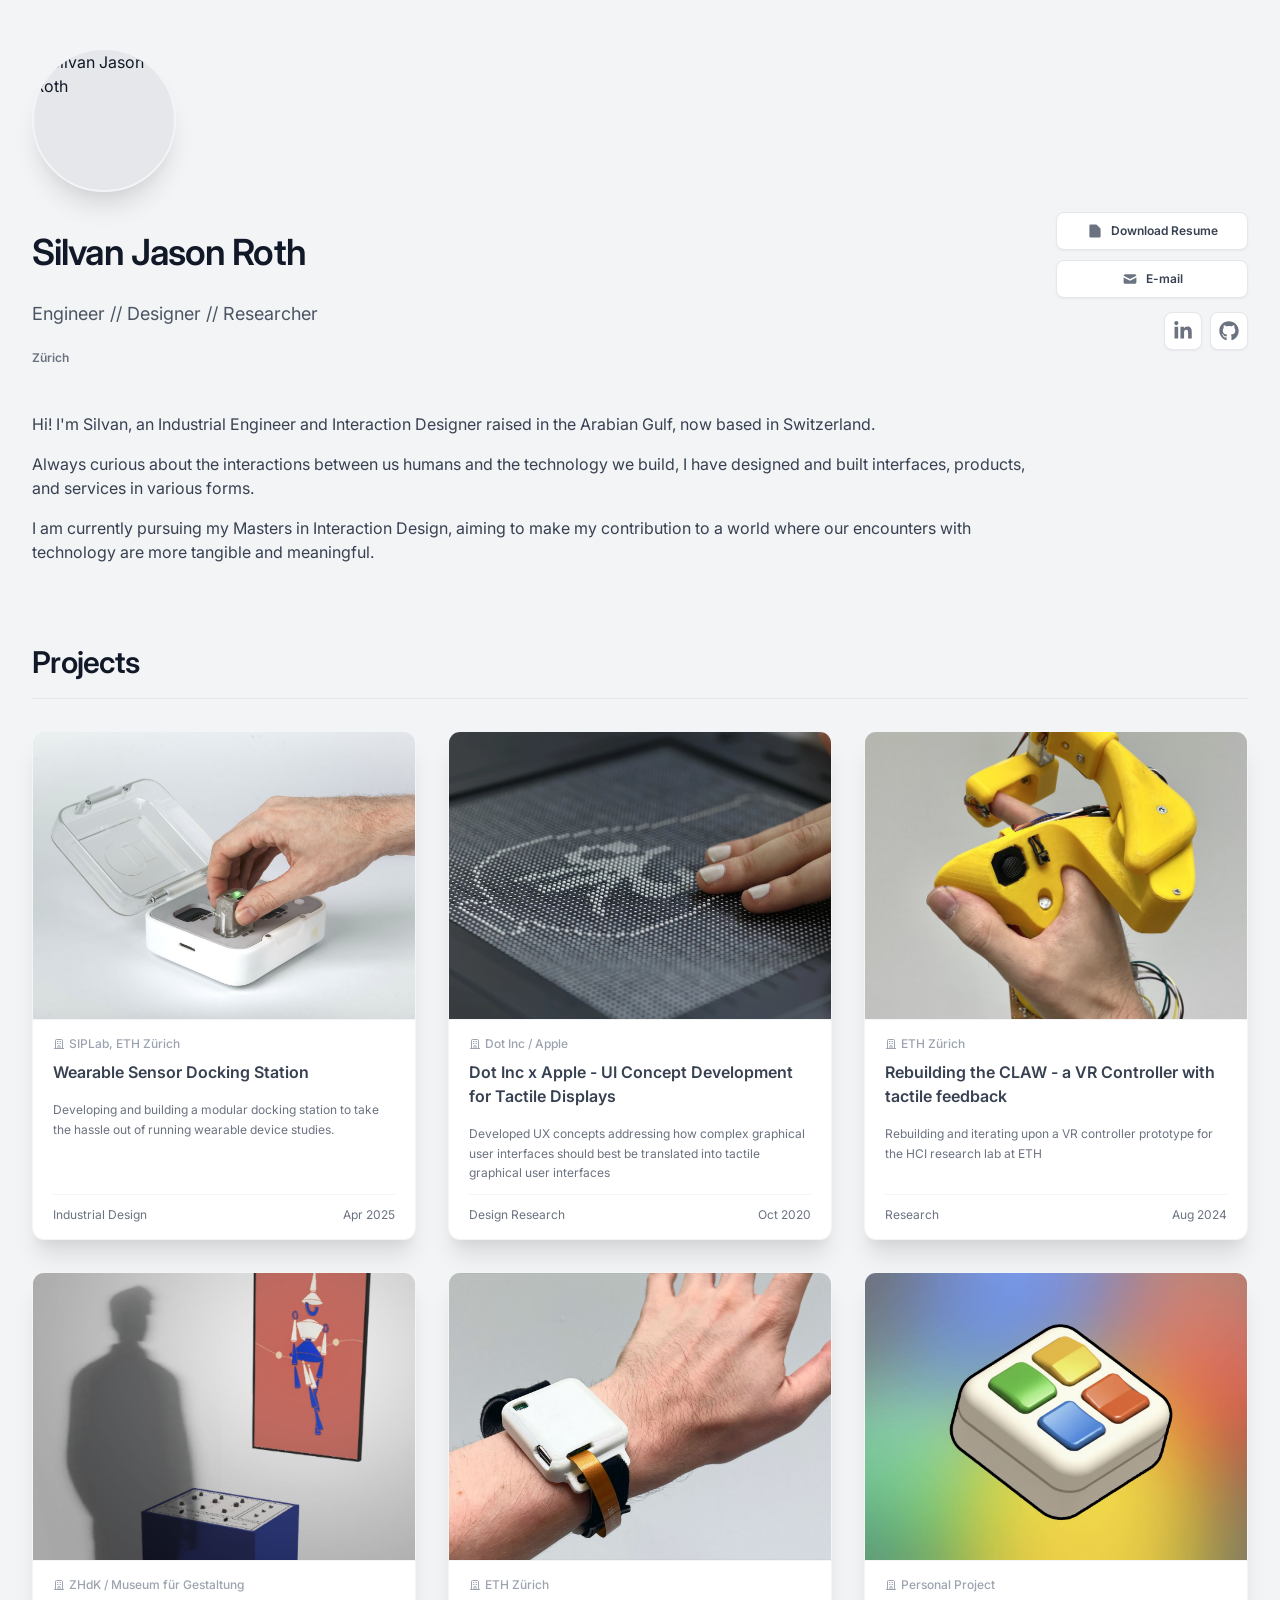
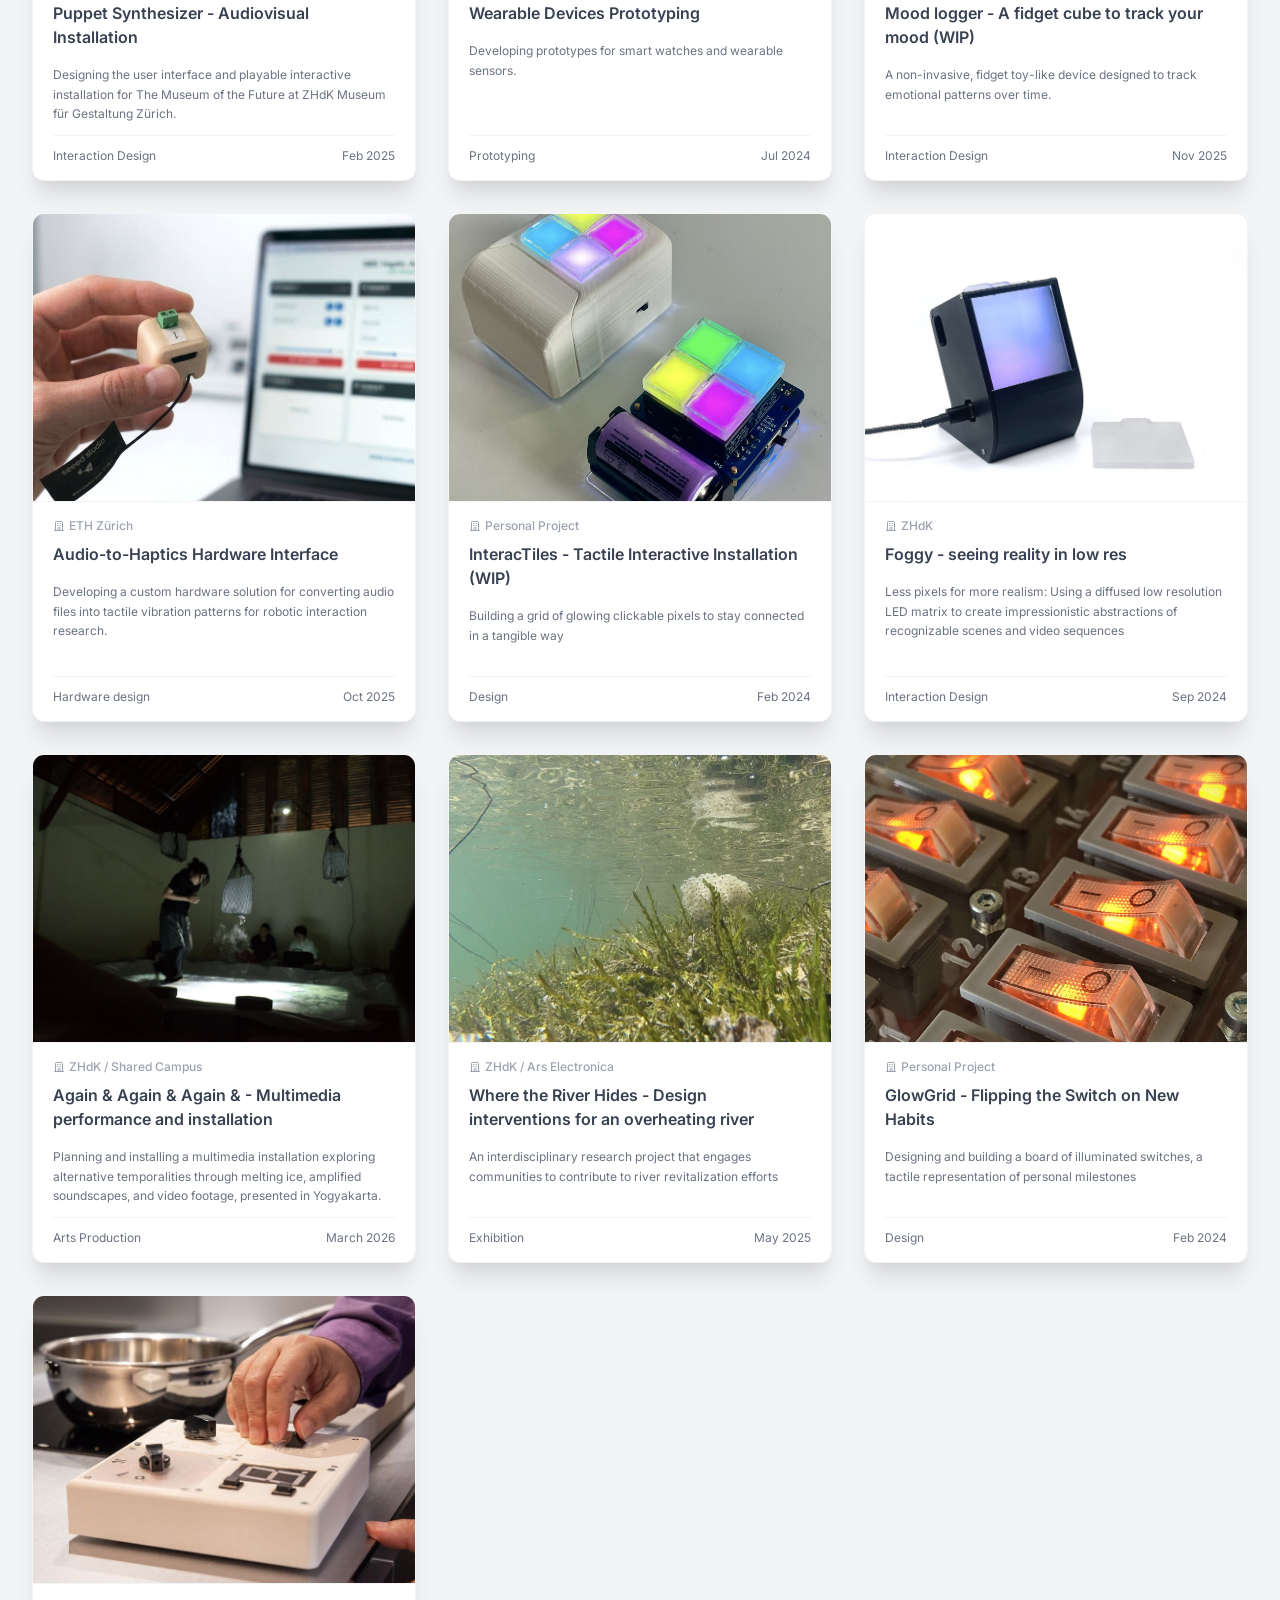
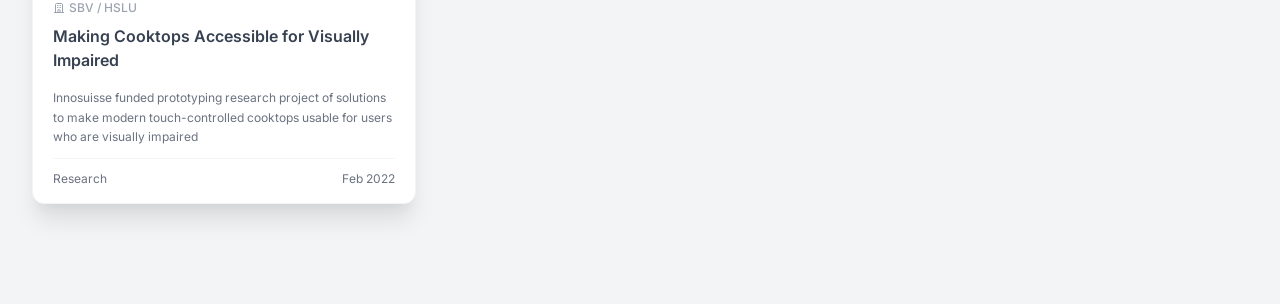
==== commit 42950863: "updated for specific portfolio review with new config.js. Added readme." ====
--- a/index.html
+++ b/index.html
@@ -85,7 +85,7 @@
                         Download Resume
                     </a>
 
-                    <a href="mailto:hello@example.com"
+                    <a href="mailto:silvan.j.roth@gmail.com"
                         class="flex items-center justify-center gap-2 px-4 py-2 bg-white border border-gray-200 rounded-lg shadow-sm text-sm font-semibold text-gray-700 hover:bg-gray-50 transition-all w-48 md:w-full">
                         <svg class="w-4 h-4 text-gray-500" fill="currentColor" viewBox="0 0 20 20">
                             <path d="M2.003 5.884L10 9.882l7.997-3.998A2 2 0 0016 4H4a2 2 0 00-1.997 1.884z"></path>
@@ -144,7 +144,7 @@
         <div class="relative w-full h-full flex items-center justify-center overflow-hidden"
             id="lightbox-zoom-container">
             <img id="lightbox-img" src="" alt="Zoomable Image"
-                class="max-w-full max-h-full object-contain shadow-2xl transition-transform duration-200" />
+                class="max-w-full max-h-full object-contain shadow-2xl transition-transform duration-200 bg-white" />
         </div>
 
         <!-- Zoom Controls -->
@@ -167,6 +167,7 @@
     </div>
 
     <!-- Scripts -->
+    <script src="js/config.js"></script>
     <script src="js/data.js"></script>
     <script src="js/main.js"></script>
 </body>
--- a/css/style.css
+++ b/css/style.css
@@ -46,6 +46,10 @@
     max-width: 100%;
 }
 
+#project-container img {
+    background-color: white;
+}
+
 a {
     text-decoration: none;
     color: inherit;
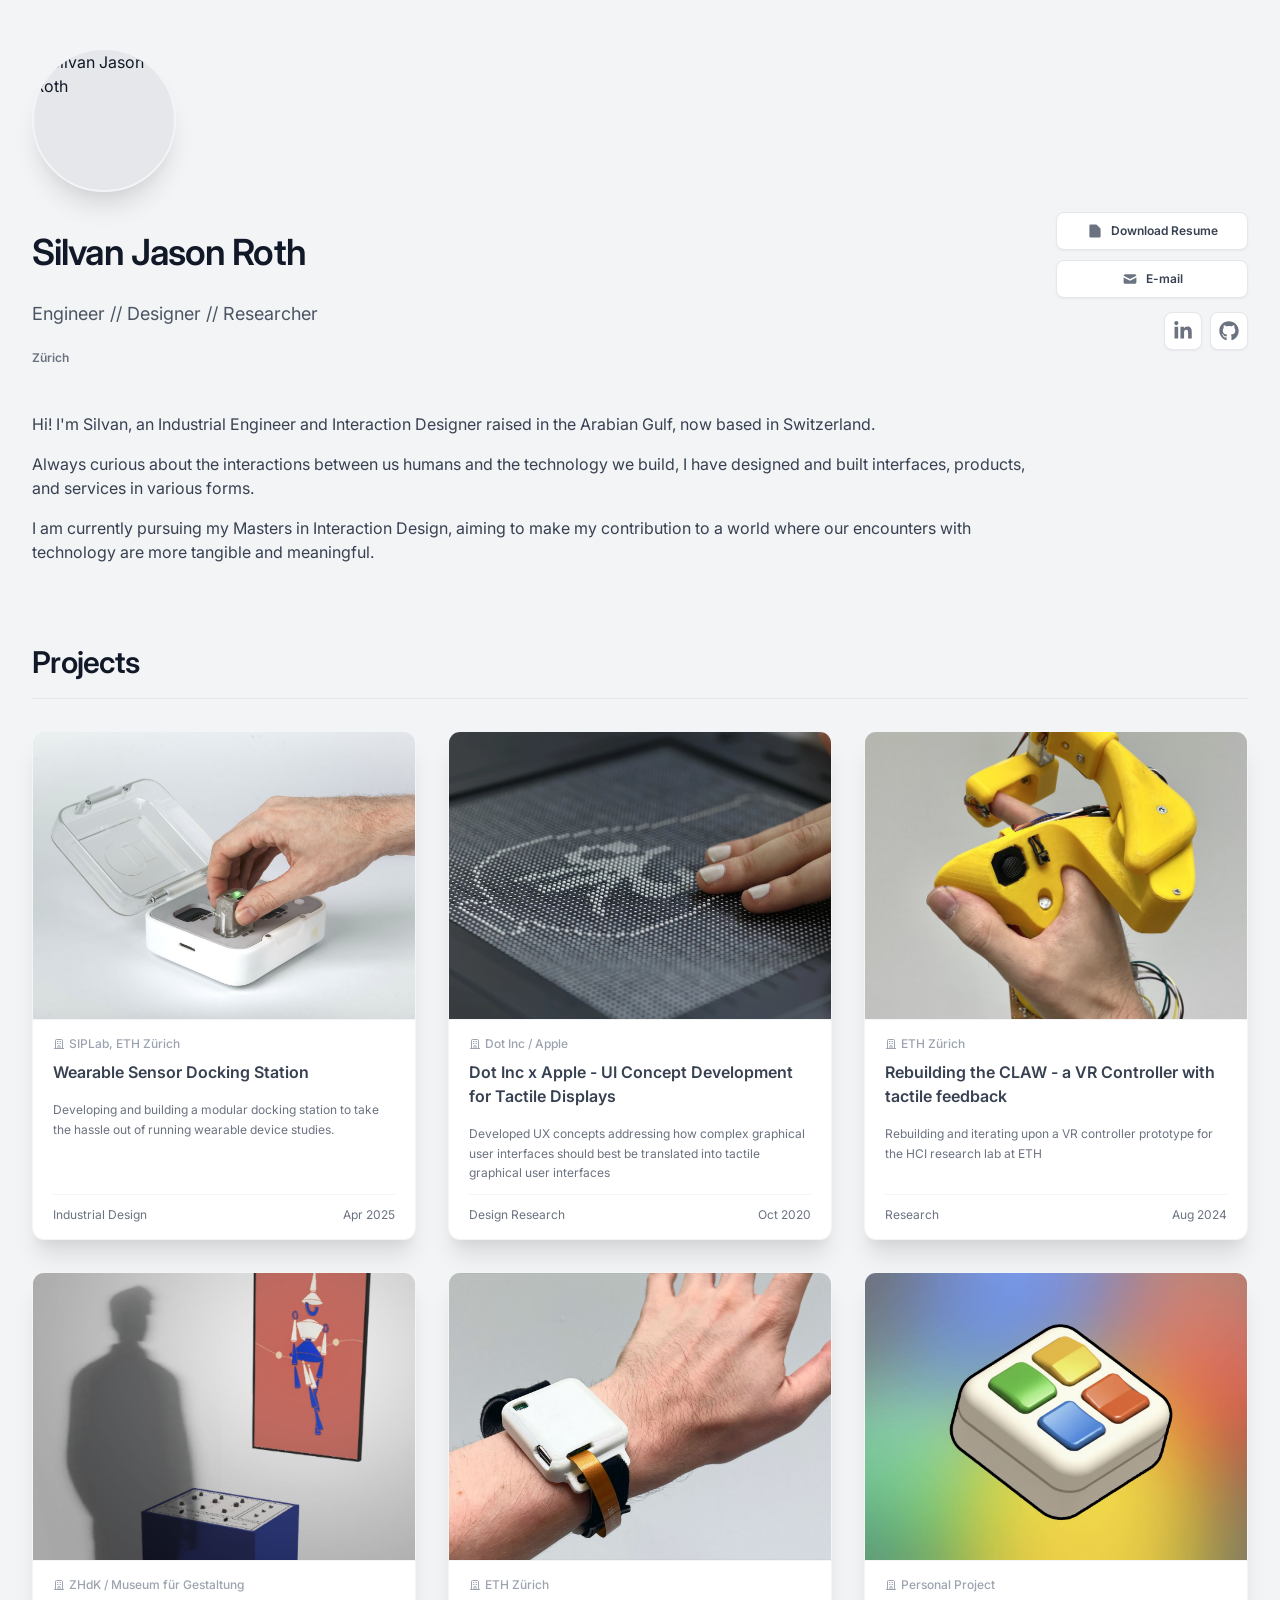
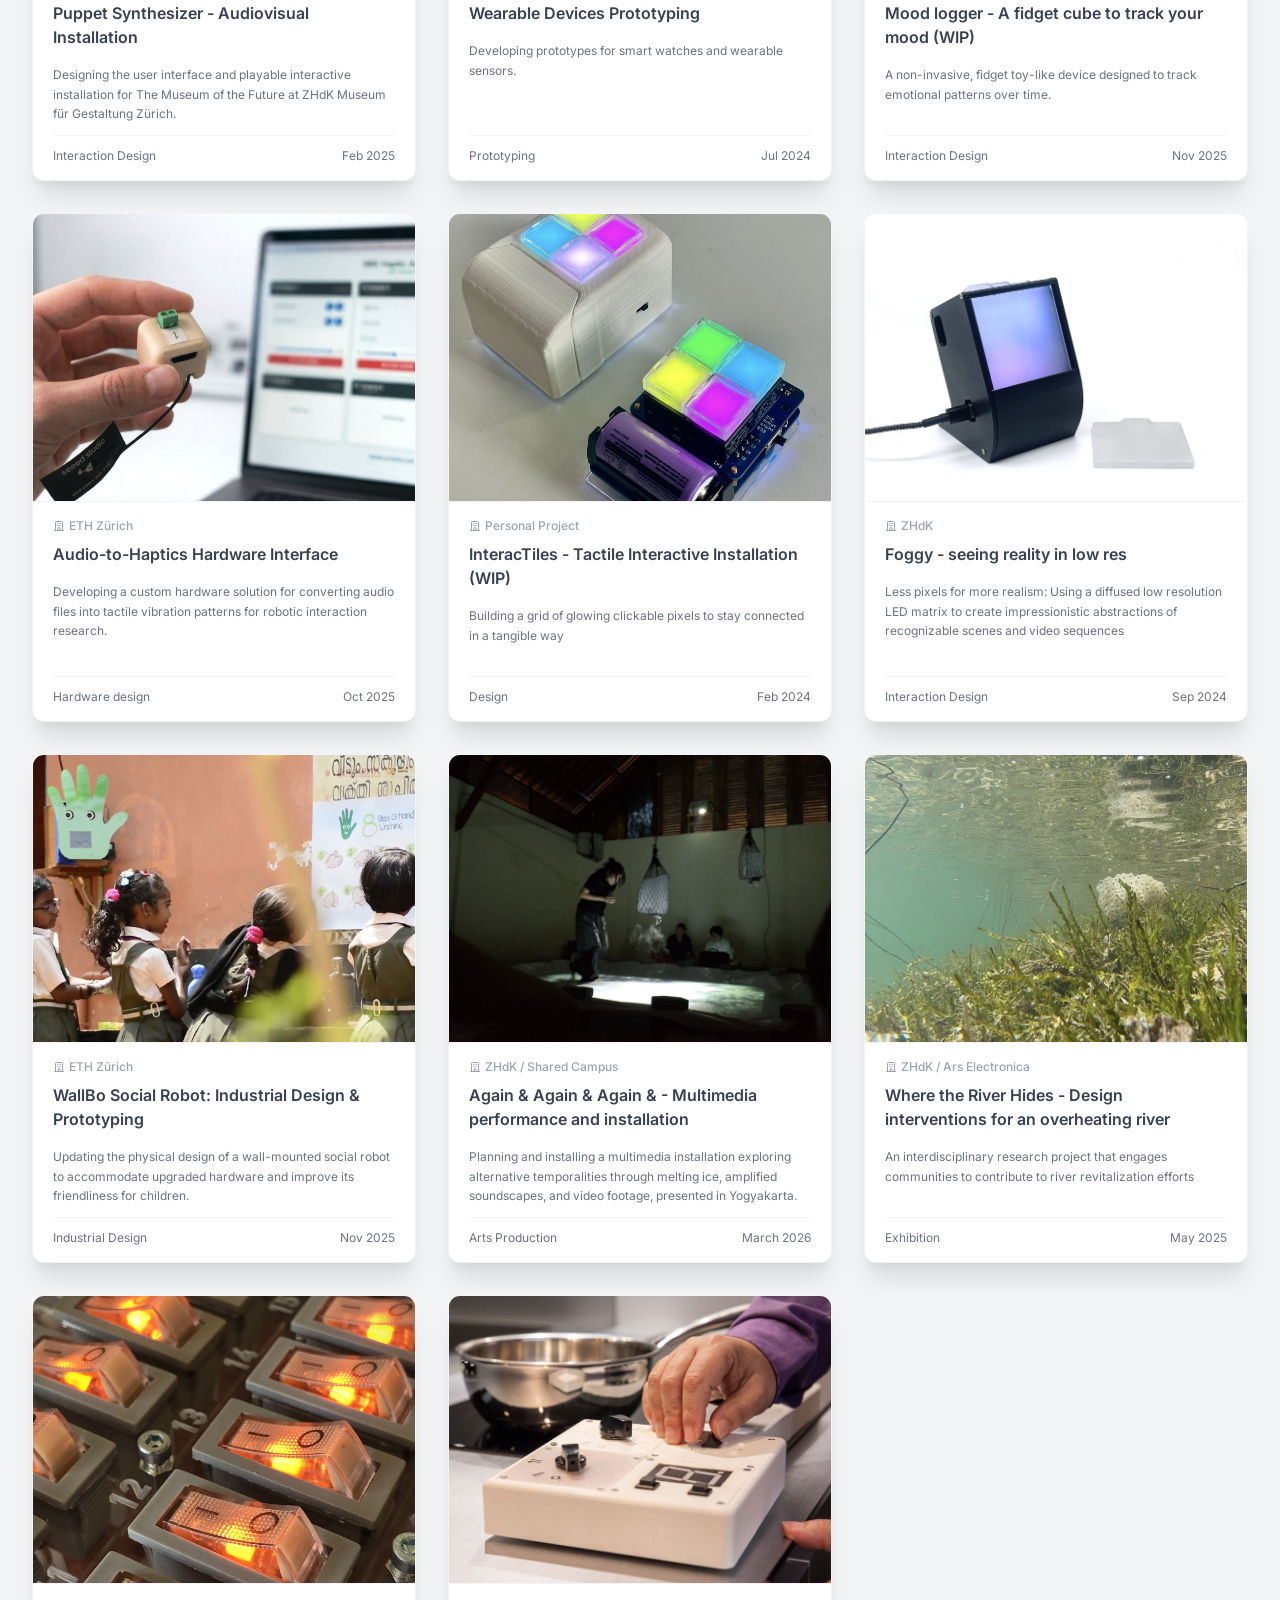
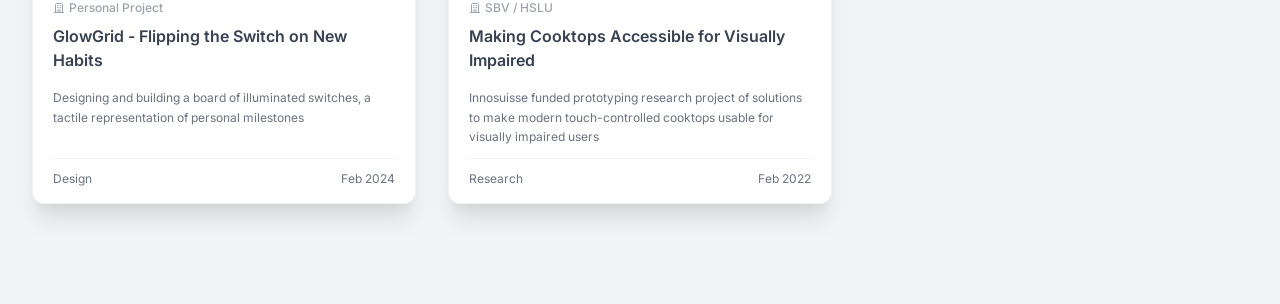
==== commit 8014617f: "Fix missing CSS utilities, dead lightbox zoom controls, and content bugs The site's HTML/JS uses Tai" ====
--- a/index.html
+++ b/index.html
@@ -143,13 +143,13 @@
         <!-- Image Container for Zoom (Panzoom target) -->
         <div class="relative w-full h-full flex items-center justify-center overflow-hidden"
             id="lightbox-zoom-container">
-            <img id="lightbox-img" src="" alt="Zoomable Image"
+            <img id="lightbox-img" alt="Zoomable Image"
                 class="max-w-full max-h-full object-contain shadow-2xl transition-transform duration-200 bg-white" />
         </div>
 
         <!-- Zoom Controls -->
         <div
-            class="absolute bottom-8 left-1/2 -translate-x-1/2 flex items-center gap-4 bg-white/10 backdrop-blur border border-white/20 rounded-full px-4 py-2 opacity-0 group-hover:opacity-100 transition-opacity duration-300 pointer-events-none group-[.is-active]:pointer-events-auto">
+            class="lightbox-zoom-controls absolute bottom-8 left-1/2 -translate-x-1/2 flex items-center gap-4 bg-white/10 backdrop-blur border border-white/20 rounded-full px-4 py-2 opacity-0 transition-opacity duration-300 pointer-events-none">
             <button id="zoom-out" class="text-white hover:text-gray-300 transition-colors">
                 <svg class="w-6 h-6" fill="none" stroke="currentColor" viewBox="0 0 24 24">
                     <path stroke-linecap="round" stroke-linejoin="round" stroke-width="2"
--- a/css/style.css
+++ b/css/style.css
@@ -748,6 +748,186 @@
 }
 
 
+/* Utilities referenced in HTML/JS that were previously undefined */
+.block {
+    display: block;
+}
+
+.inline-block {
+    display: inline-block;
+}
+
+.text-left {
+    text-align: left;
+}
+
+.text-2xl {
+    font-size: 1.5rem;
+    line-height: 2rem;
+}
+
+.text-black {
+    color: var(--color-black);
+}
+
+.text-gray-300 {
+    color: var(--color-gray-300);
+}
+
+.text-blue-500 {
+    color: #3b82f6;
+}
+
+.text-blue-600 {
+    color: #2563eb;
+}
+
+.hover\:text-blue-800:hover {
+    color: #1e40af;
+}
+
+.border-blue-400 {
+    border-color: #60a5fa;
+}
+
+.hover\:bg-blue-50:hover {
+    background-color: #eff6ff;
+}
+
+.tracking-wider {
+    letter-spacing: 0.05em;
+}
+
+.whitespace-nowrap {
+    white-space: nowrap;
+}
+
+.text-ellipsis {
+    text-overflow: ellipsis;
+}
+
+.underline {
+    text-decoration-line: underline;
+}
+
+.underline-offset-4 {
+    text-underline-offset: 4px;
+}
+
+.decoration-2 {
+    text-decoration-thickness: 2px;
+}
+
+.list-disc {
+    list-style-type: disc;
+}
+
+.mt-6 {
+    margin-top: 1.5rem;
+}
+
+.mt-10 {
+    margin-top: 2.5rem;
+}
+
+.mt-12 {
+    margin-top: 3rem;
+}
+
+.my-12 {
+    margin-top: 3rem;
+    margin-bottom: 3rem;
+}
+
+.ml-6 {
+    margin-left: 1.5rem;
+}
+
+.pl-2 {
+    padding-left: 0.5rem;
+}
+
+.pb-3 {
+    padding-bottom: 0.75rem;
+}
+
+.pb-12 {
+    padding-bottom: 3rem;
+}
+
+.py-1\.5 {
+    padding-top: 0.375rem;
+    padding-bottom: 0.375rem;
+}
+
+.py-20 {
+    padding-top: 5rem;
+    padding-bottom: 5rem;
+}
+
+.space-y-2>*+* {
+    margin-top: 0.5rem;
+}
+
+.space-y-4>*+* {
+    margin-top: 1rem;
+}
+
+.rounded-2xl {
+    border-radius: 1rem;
+}
+
+.rounded {
+    border-radius: 0.25rem;
+}
+
+.cursor-pointer {
+    cursor: pointer;
+}
+
+.cursor-grab {
+    cursor: grab;
+}
+
+.group:hover .group-hover\:opacity-100 {
+    opacity: 1;
+}
+
+.group:hover .group-hover\:translate-x-0\.5.group-hover\:-translate-y-0\.5 {
+    transform: translate(0.125rem, -0.125rem);
+}
+
+/* Skeleton loader sizing (project.html loading state) */
+.h-8 {
+    height: 2rem;
+}
+
+.h-64 {
+    height: 16rem;
+}
+
+.w-1\/2 {
+    width: 50%;
+}
+
+.w-3\/4 {
+    width: 75%;
+}
+
+.w-4\/6 {
+    width: 66.666667%;
+}
+
+.w-5\/6 {
+    width: 83.333333%;
+}
+
+/* Lightbox zoom controls: shown while the lightbox is active */
+#lightbox.is-active .lightbox-zoom-controls {
+    opacity: 1;
+    pointer-events: auto;
+}
+
 /* Profile Banner */
 .profile-banner {
     background: linear-gradient(135deg, #1e3a5f 0%, #4a2c6e 40%, #c2185b 100%);
@@ -796,6 +976,10 @@
 
 .border-white {
     border-color: white;
+}
+
+.h-72 {
+    height: 17rem;
 }
 
 /* Responsive Breakpoints */
@@ -864,6 +1048,16 @@
 
     .sm\:w-auto {
         width: auto;
+    }
+
+    .sm\:text-5xl {
+        font-size: 3rem;
+        line-height: 1.1;
+    }
+
+    .sm\:py-6 {
+        padding-top: 1.5rem;
+        padding-bottom: 1.5rem;
     }
 }
 
